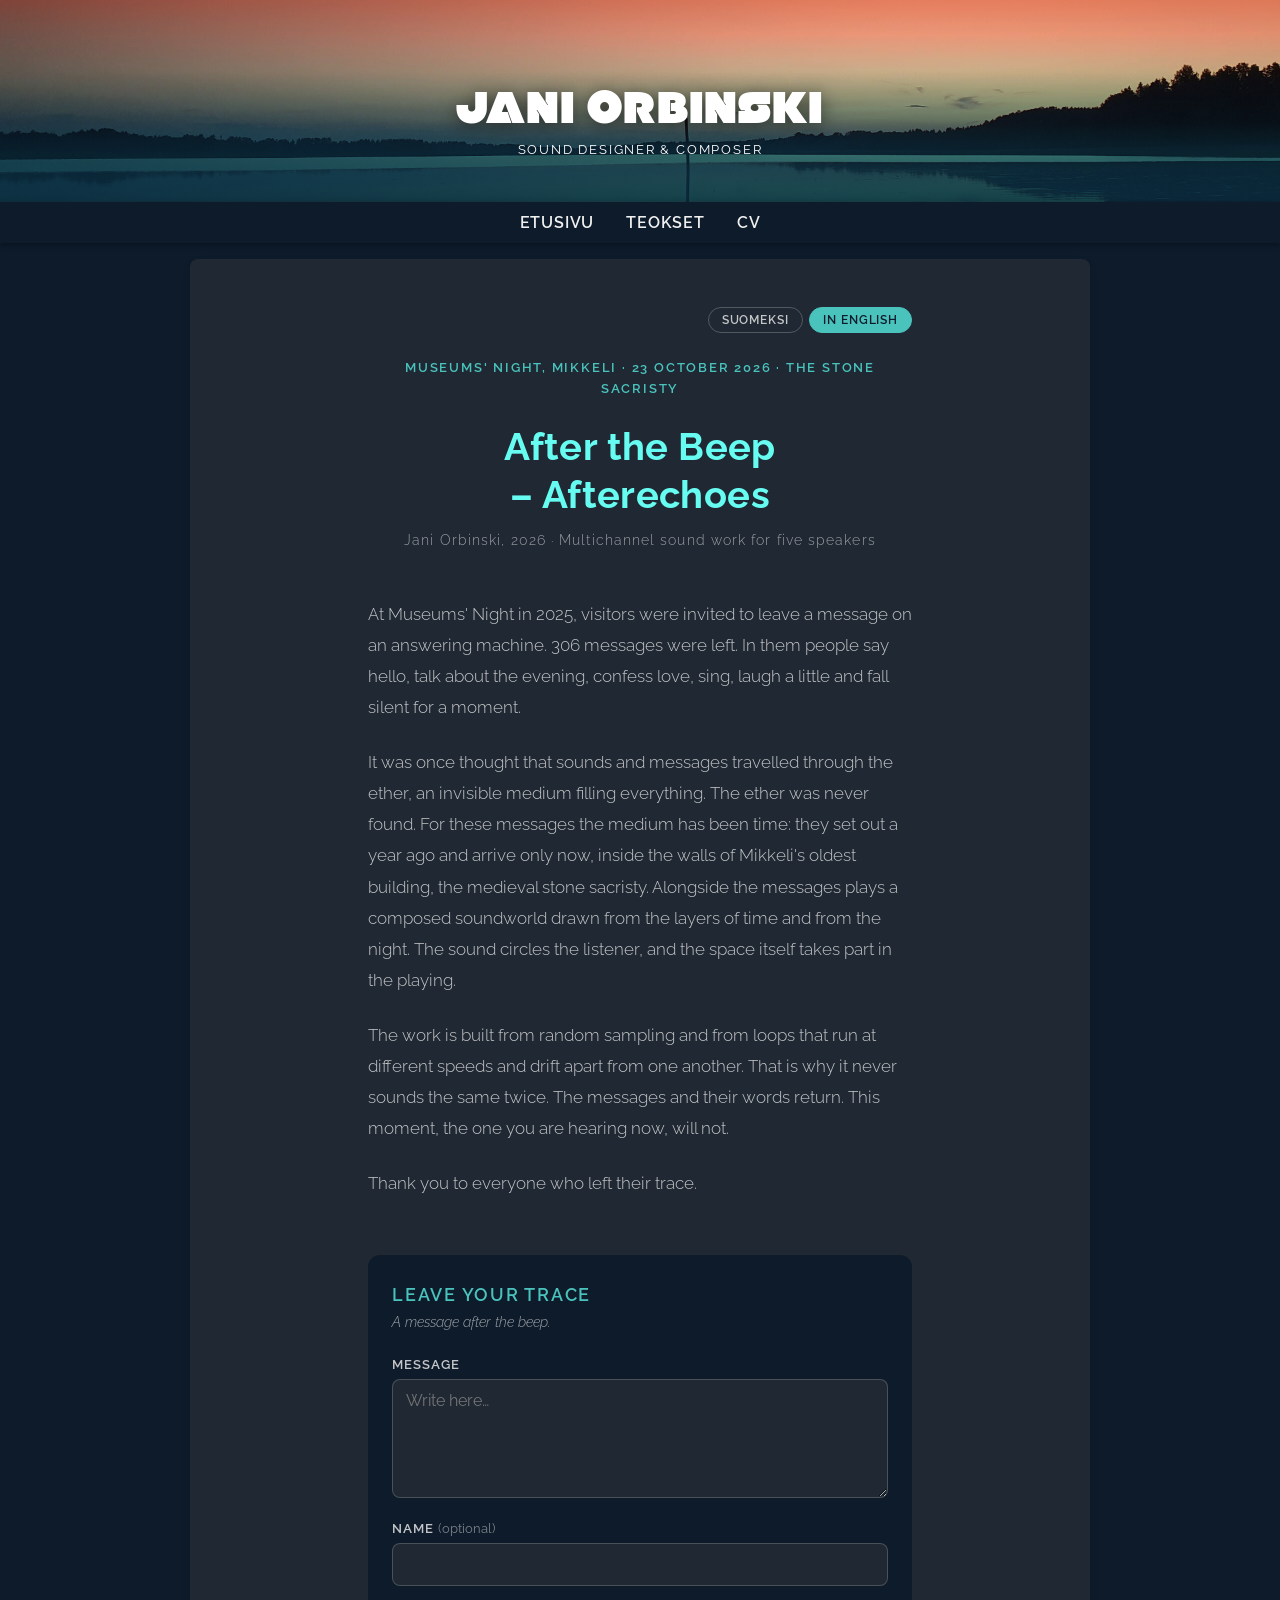
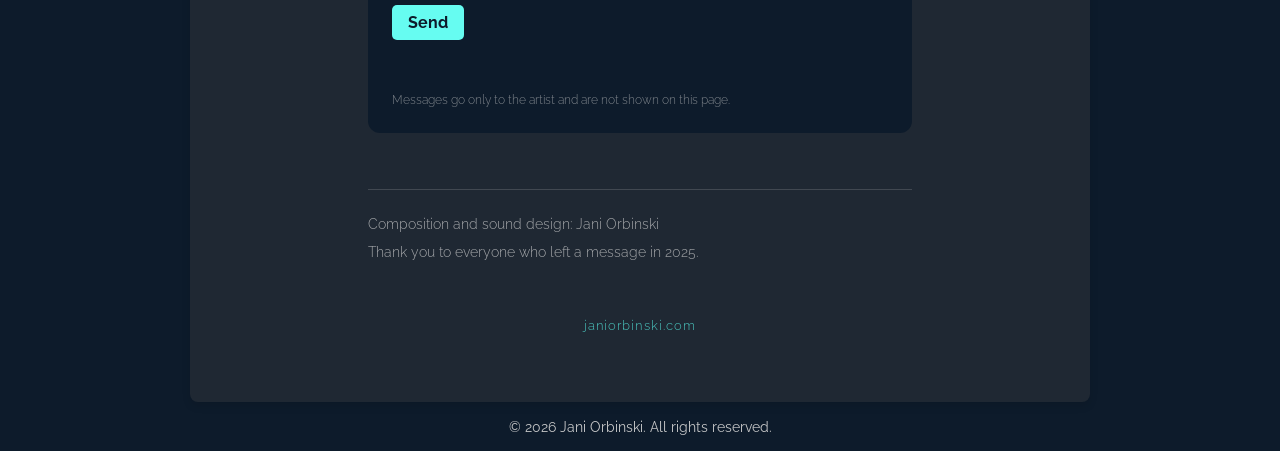
==== aanimerkin-jalkeen.html @ 752447a0 "Add English version of the work text behind the same link Both languages live in the same page and t" ====
<!DOCTYPE html>
<html lang="fi">

<head>
    <meta charset="UTF-8">
    <meta name="viewport" content="width=device-width, initial-scale=1.0">
    <title>Äänimerkin jälkeen – jälkikaikuja | Jani Orbinski</title>
    <meta name="description" content="Äänimerkin jälkeen – jälkikaikuja. Monikanavainen ääniteos Mikkelin Museoiden yössä 23.10.2026, Kivisakasti. Jani Orbinski, 2026. Work text in Finnish and English.">
    <link rel="stylesheet" href="styles.css">
    <link rel="icon" href="favicon.ico" type="image/x-icon">
    <link href="https://fonts.googleapis.com/css2?family=Raleway:wght@300;400;600;700&display=swap" rel="stylesheet">
    <link rel="preload" href="fonts/Null-Normal.otf" as="font" type="font/otf" crossorigin="anonymous">
    <link rel="canonical" href="https://www.janiorbinski.com/aanimerkin-jalkeen.html">

    <!-- Social sharing previews (Open Graph + Twitter) -->
    <meta property="og:type" content="article">
    <meta property="og:url" content="https://www.janiorbinski.com/aanimerkin-jalkeen.html">
    <meta property="og:title" content="Äänimerkin jälkeen – jälkikaikuja | Jani Orbinski">
    <meta property="og:description" content="Monikanavainen ääniteos Mikkelin Museoiden yössä 23.10.2026, Kivisakasti.">
    <meta property="og:image" content="https://www.janiorbinski.com/images/og-share.jpg">
    <meta property="og:image:width" content="1200">
    <meta property="og:image:height" content="630">
    <meta name="twitter:card" content="summary_large_image">
    <meta name="twitter:title" content="Äänimerkin jälkeen – jälkikaikuja | Jani Orbinski">
    <meta name="twitter:description" content="Monikanavainen ääniteos Mikkelin Museoiden yössä 23.10.2026, Kivisakasti.">
    <meta name="twitter:image" content="https://www.janiorbinski.com/images/og-share.jpg">
</head>

<body data-lang="fi">
    <header class="header-compact">
        <div class="headline-container">
            <h1>JANI ORBINSKI</h1>
            <h2>Sound Designer &amp; Composer</h2>
        </div>
    </header>

    <nav>
        <ul>
            <li><a href="index.html">Etusivu</a></li>
            <li><a href="index.html#gallery">Teokset</a></li>
            <li><a href="cv.html">CV</a></li>
        </ul>
    </nav>

    <main>
        <article class="work-text">
            <div class="lang-toggle" role="group" aria-label="Kieli / Language">
                <button type="button" class="lang-btn is-active" data-set-lang="fi" lang="fi">Suomeksi</button>
                <button type="button" class="lang-btn" data-set-lang="en" lang="en">In English</button>
            </div>

            <p class="work-event" data-l="fi">Mikkelin Museoiden yö · 23.10.2026 · Kivisakasti</p>
            <p class="work-event" data-l="en" lang="en">Museums' Night, Mikkeli · 23 October 2026 · The Stone Sacristy</p>

            <h1 data-l="fi">Äänimerkin jälkeen<br>– jälkikaikuja</h1>
            <h1 data-l="en" lang="en">After the Beep<br>– Afterechoes</h1>

            <p class="work-subtitle" data-l="fi">Jani Orbinski, 2026 · Monikanavainen ääniteos, 5 kaiutinta</p>
            <p class="work-subtitle" data-l="en" lang="en">Jani Orbinski, 2026 · Multichannel sound work for five speakers</p>

            <div class="work-body" data-l="fi">
                <p>Vuoden 2025 Museoiden yössä kävijät saivat jättää viestin puhelinvastaajaan.
                Viestejä kertyi 306. Niissä tervehditään, kerrotaan illasta, tunnustetaan
                rakkautta, lauletaan, naurahdetaan ja ollaan hetken hiljaa.</p>

                <p>Ennen ajateltiin, että äänet ja viestit kulkevat eetterissä, näkymättömässä
                väliaineessa, joka täyttää kaiken. Eetteriä ei koskaan löytynyt. Näille viesteille
                väliaineena on ollut aika: ne lähtivät vuosi sitten ja saapuvat vasta nyt Mikkelin
                vanhimman rakennuksen, keskiaikaisen kivisakastin, seinien sisälle. Viestien rinnalla
                soi sävelletty äänimaailma, joka kumpuaa ajan kerrostumista ja yöstä. Ääni kiertää
                kuulijan ympärillä, ja tila itse on mukana soittamassa.</p>

                <p>Teos rakentuu satunnaisotannasta ja eri tahtiin etenevistä luupeista, jotka
                erkanevat toisistaan. Siksi se ei kuulosta koskaan samalta kahdesti. Viestit ja
                sanomat toistuvat. Tämä hetki, jonka kuulet nyt, ei toistu enää.</p>

                <p>Kiitos kaikille, jotka jättivät jälkensä.</p>
            </div>

            <div class="work-body" data-l="en" lang="en">
                <p>At Museums' Night in 2025, visitors were invited to leave a message on an
                answering machine. 306 messages were left. In them people say hello, talk about
                the evening, confess love, sing, laugh a little and fall silent for a moment.</p>

                <p>It was once thought that sounds and messages travelled through the ether, an
                invisible medium filling everything. The ether was never found. For these messages
                the medium has been time: they set out a year ago and arrive only now, inside the
                walls of Mikkeli's oldest building, the medieval stone sacristy. Alongside the
                messages plays a composed soundworld drawn from the layers of time and from the
                night. The sound circles the listener, and the space itself takes part in the
                playing.</p>

                <p>The work is built from random sampling and from loops that run at different
                speeds and drift apart from one another. That is why it never sounds the same
                twice. The messages and their words return. This moment, the one you are hearing
                now, will not.</p>

                <p>Thank you to everyone who left their trace.</p>
            </div>

            <!-- Guestbook. Messages are sent privately to Jani and are not shown here. -->
            <section class="guestbook" id="vieraskirja">
                <h2 data-l="fi">Jätä jälkesi</h2>
                <h2 data-l="en" lang="en">Leave your trace</h2>

                <p class="guestbook-intro" data-l="fi">Viesti äänimerkin jälkeen.</p>
                <p class="guestbook-intro" data-l="en" lang="en">A message after the beep.</p>

                <form id="guestbook-form" method="POST"
                    action="https://docs.google.com/forms/d/e/1FAIpQLSfXsaK8pifKLEOOeiF9lc-_p-12vP4_Y6T3MPyCFo5Q-Or_0g/formResponse"
                    target="gb-sink">
                    <label for="gb-message">
                        <span data-l="fi">Viesti</span>
                        <span data-l="en" lang="en">Message</span>
                    </label>
                    <textarea id="gb-message" name="entry.1763449201" rows="5" required
                        placeholder="Kirjoita tähän…"></textarea>

                    <label for="gb-name">
                        <span data-l="fi">Nimi <span class="optional">(vapaaehtoinen)</span></span>
                        <span data-l="en" lang="en">Name <span class="optional">(optional)</span></span>
                    </label>
                    <input type="text" id="gb-name" name="entry.2096403550" autocomplete="name">

                    <!-- Honeypot: hidden from people, tempting to bots -->
                    <div class="gb-hp" aria-hidden="true">
                        <label for="gb-company">Älä täytä tätä kenttää</label>
                        <input type="text" id="gb-company" name="_gotcha" tabindex="-1" autocomplete="off">
                    </div>

                    <button type="submit" class="download-link">
                        <span data-l="fi">Lähetä</span>
                        <span data-l="en" lang="en">Send</span>
                    </button>
                    <p class="gb-status" id="gb-status" role="status" aria-live="polite"></p>
                </form>

                <p class="guestbook-note" data-l="fi">Viestit tulevat vain teoksen tekijälle, eivätkä ne näy tällä sivulla.</p>
                <p class="guestbook-note" data-l="en" lang="en">Messages go only to the artist and are not shown on this page.</p>

                <!-- The form posts into this hidden frame, so the visitor
                     stays on the page instead of landing on Google's
                     confirmation screen -->
                <iframe name="gb-sink" id="gb-sink" class="gb-sink" title="" tabindex="-1" aria-hidden="true"></iframe>
            </section>

            <div class="work-credits" data-l="fi">
                <p>Sävellys ja äänisuunnittelu: Jani Orbinski</p>
                <p>Kiitos kaikille, jotka jättivät viestin vuonna 2025.</p>
            </div>

            <div class="work-credits" data-l="en" lang="en">
                <p>Composition and sound design: Jani Orbinski</p>
                <p>Thank you to everyone who left a message in 2025.</p>
            </div>

            <p class="work-back"><a href="index.html">janiorbinski.com</a></p>
        </article>
    </main>

    <footer>
        <p>&copy; 2026 Jani Orbinski. All rights reserved.</p>
    </footer>

    <script>
        (function () {
            var body = document.body;

            var TEXT = {
                fi: {
                    placeholder: 'Kirjoita tähän…',
                    sending: 'Lähetetään…',
                    thanks: 'Kiitos – jälkesi jäi talteen.'
                },
                en: {
                    placeholder: 'Write here…',
                    sending: 'Sending…',
                    thanks: 'Thank you – your trace has been kept.'
                }
            };

            var message = document.getElementById('gb-message');
            var form = document.getElementById('guestbook-form');
            var status = document.getElementById('gb-status');
            var sink = document.getElementById('gb-sink');
            var button = form && form.querySelector('button[type="submit"]');

            // Only offer the language switch once scripting is confirmed;
            // without it the page simply stays in Finnish
            body.classList.add('has-lang-toggle');

            function setLang(lang) {
                body.setAttribute('data-lang', lang);
                document.documentElement.setAttribute('lang', lang);
                message.setAttribute('placeholder', TEXT[lang].placeholder);
                [].forEach.call(document.querySelectorAll('[data-set-lang]'), function (btn) {
                    var on = btn.getAttribute('data-set-lang') === lang;
                    btn.classList.toggle('is-active', on);
                    btn.setAttribute('aria-pressed', on ? 'true' : 'false');
                });
            }

            [].forEach.call(document.querySelectorAll('[data-set-lang]'), function (btn) {
                btn.addEventListener('click', function () {
                    setLang(btn.getAttribute('data-set-lang'));
                });
            });

            // Visitors whose phone is not set to Finnish start in English
            setLang((navigator.language || 'fi').toLowerCase().indexOf('fi') === 0 ? 'fi' : 'en');

            if (!form) return;

            var sent = false;

            function lang() { return body.getAttribute('data-lang') === 'en' ? 'en' : 'fi'; }

            function done() {
                form.reset();
                message.setAttribute('placeholder', TEXT[lang()].placeholder);
                status.textContent = TEXT[lang()].thanks;
                status.className = 'gb-status gb-status-ok';
                button.style.display = 'none';
            }

            // The hidden frame finishes loading once Google has taken the
            // response; its contents are cross-origin and unreadable, so the
            // load event itself is the signal
            sink.addEventListener('load', function () {
                if (sent) done();
            });

            form.addEventListener('submit', function (e) {
                // Quietly swallow anything that filled the honeypot
                if (form.querySelector('[name="_gotcha"]').value !== '') {
                    e.preventDefault();
                    done();
                    return;
                }

                sent = true;
                button.disabled = true;
                status.textContent = TEXT[lang()].sending;
                status.className = 'gb-status';

                // Let the browser post into the hidden frame. If the frame
                // never reports back, show the thank-you anyway rather than
                // leave the visitor waiting.
                setTimeout(function () { if (sent) done(); }, 4000);
            });
        })();
    </script>
</body>

</html>
---- styles.css ----
:root {
  --primary-bg: #0d1b2b;
  --secondary-bg: #1F2833;
  --text-color: #C5C6C7;
  --accent-color: #66FCF1;
  --accent-muted: #4ac3bd;
  --accent-orange: #d65d3e;
}

/* Fontit */
@font-face {
  font-family: 'Null';
  src: url('fonts/Null-Normal.otf') format('otf'),
       url('fonts/Null-Normal.ttf') format('truetype');
  font-weight: normal;
  font-style: normal;
}

* {
  box-sizing: border-box;
}

h1 {
  font-family: 'Null', sans-serif;
  font-size: clamp(2.4rem, 7vw, 3.6rem); /* Scales down on phones */
  font-weight: 200;
  margin: 0 0 1rem;
  text-align: center;
  color: var(--accent-color);
}


body {
  font-family: 'Raleway', sans-serif; /* Leipäteksti */
  margin: 0;
  padding: 0;
  color: var(--text-color);
  background-color: var(--primary-bg); /* gray tint */
}



/* Header layout: the headline sits low, on the calm water at the
   horizon line, and the image fades into the dark nav below */
header {
  position: relative;
  display: flex;
  align-items: flex-end;
  justify-content: center;
  padding: 11rem 2rem 2.5rem;
  text-align: center; /* Ensures elements remain central on smaller screens */
  background-image: url('images/iltarusko.jpg'), linear-gradient(rgba(150, 71, 52, 0.9), rgba(15, 164, 175, 0.9)); /* Add a gradient */
  background-size: cover;
  background-blend-mode: overlay; /* Other options: multiply, screen, darken, lighten */
  background-position: 50% 60%;
  color: #fff;
}

/* Dark fade at the bottom of the image, anchoring the text
   and blending the header into the nav bar */
header::before {
  content: "";
  position: absolute;
  inset: 0;
  background: linear-gradient(180deg, rgba(13, 27, 43, 0) 35%, rgba(13, 27, 43, 0.75) 100%);
  pointer-events: none;
}

/* Headline container */
.headline-container {
  position: relative;
  z-index: 2;
  text-align: center; /* Center text inside the container */
}

.headline-container h1 {
  font-family: 'Null', sans-serif;
  font-size: clamp(2.3rem, 9vw, 4.5rem); /* Stays on one line on phones */
  margin: 0;
  font-weight: 300;
  letter-spacing: 0.05em;
  text-shadow: 0 2px 18px rgba(0, 0, 0, 0.55);
  color: #fff;
}

.headline-container h2 {
  font-family: 'Raleway', sans-serif;
  font-size: 1rem;
  font-weight: 400;
  margin-top: 0.8rem;
  letter-spacing: 0.14em;
  text-transform: uppercase;
  text-shadow: 0 1px 8px rgba(0, 0, 0, 0.5);
  color: #fff;
}

@media (max-width: 768px) {
  header {
    padding: 8rem 1.5rem 2rem;
  }
}

/* Keep anchored sections from scrolling under the sticky nav */
section {
  scroll-margin-top: 5.5rem;
}

/* Nav stays pinned to the top while scrolling */
nav {
  position: sticky;
  top: 0;
  z-index: 100;
  background-color: var(--primary-bg);
  box-shadow: 0 2px 6px rgba(0, 0, 0, 0.3);
}

nav ul {
  display: flex;
  justify-content: center;
  list-style: none;
  background-color: var(--primary-bg);
  padding: 0.7rem 0rem;
  margin: 0;
}

nav ul li {
  margin: 0 1rem;
}

nav ul li a {
  font-family: 'Raleway', sans-serif;
  font-weight: 600;
  color: #f0f0f0;
  text-decoration: none;
  font-size: 1rem;
  text-transform: uppercase;
  letter-spacing: 0.05em;
}

nav ul li a:hover {
  color: var(--accent-color);
}

/* Compact horizontal nav on small screens: wraps to a second
   row if needed instead of stacking into a tall column */
@media (max-width: 768px) {
  nav ul {
      flex-wrap: wrap;
      row-gap: 0.3rem;
      padding: 0.5rem;
  }

  nav ul li {
      margin: 0 0.45rem;
  }

  nav ul li a {
      font-size: 0.8rem;
  }
}

/* Narrowest phones: tighten further so all links stay on one row */
@media (max-width: 380px) {
  nav ul li {
      margin: 0 0.35rem;
  }

  nav ul li a {
      font-size: 0.72rem;
  }
}

main {
  background-color: var(--secondary-bg); /* Keep the main content area white for contrast */
  padding: 2rem;
  box-shadow: 0 4px 8px rgba(0, 0, 0, 0.1); /* Optional: Add subtle shadow for depth */
  border-radius: 8px; /* Optional: Rounded corners for modern style */
  margin: 1rem auto;
  max-width: 900px;
}

main p, .portfolio-item p, #contact ul li {
  font-family: 'Raleway', sans-serif;
  font-weight: 300;
  font-size: 1rem;
  line-height: 1.65;
}


#about {
  margin-bottom: 1.5rem;
}

@media (max-width: 768px) {
  #about {
      flex-direction: column;
      text-align: center;
  }
}

.highlight {
  color: var(--accent-color); /* Custom color for the highlighted text */
}

/* Category labels under the big display headings ("YLE | ...",
   "THEATER", "SOUND ART"): quiet uppercase, echoing the header */
h2 {
  font-family: 'Raleway', sans-serif;
  font-size: 1.15rem;
  font-weight: 600;
  letter-spacing: 0.1em;
  text-transform: uppercase;
  margin-bottom: 1rem;
  margin-top: 0;
  color: var(--accent-muted);
  text-align: center;
}


#gallery {
  text-align: center;
  max-width: 100%;
  margin: 0 auto; /* Center-aligns within the parent */
}

/* Keep intro paragraphs at a readable line length */
#gallery > p,
.gallery-group > p {
  max-width: 62ch;
  margin-left: auto;
  margin-right: auto;
}

.gallery {
  display: grid;
  grid-template-columns: repeat(auto-fill, minmax(170px, 1fr)); /* Flexible grid with auto-fit */
  gap: 1rem;
  justify-items: center; /* Center items in their grid cell */
  padding: 0;
}

@media (max-width: 480px) {
  .gallery {
     grid-template-columns: repeat(auto-fit, minmax(120px, 1fr)); /* Flexible sizing */
     gap: 0.5rem; /* Smaller gap for tighter spacing */
  }
  .gallery-item {
     width: 100%; /* Let the container control the size */
     height: auto; /* Maintain aspect ratio */
  }
}


.gallery a {
  display: inline-block;
}

.gallery-item {
  position: relative;
  overflow: hidden;
  width: 170px; /* Fixed width */
  height: 170px; /* Fixed height (square) */
  display: flex;
  justify-content: center;
  align-items: center;
  padding: 5px;
}

.gallery-item img {
  display: block;
  width: 100%;
  height: 100%;
  object-fit: cover;
  transition: transform 0.3s ease, filter 0.3s ease;
}

.gallery-item .overlay {
  position: absolute;
  top: 0;
  left: 0;
  width: 100%;
  height: 100%;
  background: rgba(31, 40, 51, 0.5);
  display: flex;
  flex-direction: column;
  justify-content: center;
  align-items: center;
  opacity: 0;
  color: var(--text-color);
  font-size: 1rem;
  font-weight: bold;
  text-align: center;
  padding: 0.5rem;
  box-sizing: border-box;
  transition: opacity 0.3s ease;
  border-radius: 8px;
}

.gallery-item .overlay p {
  margin: 0;
  padding: 0;
  line-height: 1.2;
  font-family: 'Raleway', sans-serif;
  font-weight: bold;
  max-width: 95%;
  word-wrap: break-word;
}

.gallery-item:hover img {
  filter: brightness(0.7);
  transform: scale(1.00);
}

.gallery-item:hover .overlay {
  opacity: 1;
}

.gallery-item:hover .overlay .image-credit {
  font-size: 0.5rem;
  position: absolute;
  bottom: 0.5rem;
  left: 0.5rem;
}

.gallery-group {
  margin-bottom: 2.5rem;
}

/* Subgroup titles ("Latest work", "Audio Series", ...): clearly
   smaller than the display headings above them */
.gallery-group h3 {
  font-family: 'Raleway', sans-serif;
  font-size: 1.3rem;
  font-weight: 700;
  letter-spacing: 0.02em;
  color: #e6e6e6;
  margin: 2rem 0 0.8rem;
  text-align: left;
}

.gallery img {
  border-radius: 8px;
  box-shadow: 0 4px 8px rgba(0, 0, 0, 0.1);
}

/* Touch devices and small screens: no hover available, so show
   the title and role as a caption below each image instead */
@media (hover: none), (max-width: 768px) {
  .gallery a {
    display: block;
    width: 100%;
    text-decoration: none;
    color: var(--text-color);
  }

  .gallery-item {
    height: auto;
    align-items: flex-start;
  }

  .gallery-item img {
    height: auto;
    aspect-ratio: 1 / 1;
  }

  .gallery-item .overlay {
    position: relative;
    opacity: 1;
    background: none;
    height: auto;
    padding: 0.5rem 0.2rem 0;
    border-radius: 0;
  }

  .gallery-item .overlay .overlay-separator {
    display: none;
  }

  /* Credit sits on top of the image, bottom-right corner:
     the overlay starts right at the image's bottom edge, so
     bottom: 100% anchors the credit back onto the image */
  .gallery-item .overlay .image-credit,
  .gallery-item:hover .overlay .image-credit {
    position: absolute;
    bottom: calc(100% + 0.4rem);
    right: 0.5rem;
    left: auto;
    margin: 0;
    font-size: 0.5rem;
    font-weight: normal;
    text-align: right;
    color: #fff;
    opacity: 0.8;
    text-shadow: 0 1px 3px rgba(0, 0, 0, 0.9);
  }

  .gallery-item .overlay .overlay-title {
    font-size: 0.8rem;
  }

  .gallery-item .overlay .overlay-role {
    font-size: 0.72rem;
    font-weight: normal;
    color: var(--accent-muted);
    margin-top: 0.25rem;
  }

  .gallery-item:hover img {
    filter: none;
    transform: none;
  }
}



#portfolio {
  margin-top: 7rem;
  display: grid;
  grid-template-columns: repeat(auto-fit, minmax(300px, 1fr));
  gap: 1rem;
}

#portfolio h1 {
  grid-column: 1 / -1;
}

/* Each track as a card on the darker page color */
.audio-item {
  display: flex;
  flex-direction: column;
  background-color: var(--primary-bg);
  border-radius: 10px;
  padding: 1rem 1.2rem 1.2rem;
  text-align: left;
}

/* Styling for each audio item's header */
.audio-item h3 {
  font-family: 'Raleway', sans-serif;
  font-size: 1.1rem;
  margin: 0 0 0.4rem;
  color: var(--accent-muted);
}

/* Customize audio players */
audio {
  width: 100%;
  height: 32px;
  outline: none;
  color-scheme: dark; /* Native controls render dark to match the theme */
  margin-top: auto; /* Players align at the card bottom across a row */
}

/* Styling for audio item descriptions */
.audio-description {
  font-family: 'Raleway', sans-serif;
  font-size: 0.95rem;
  color: #b9b9b9; /* Subtle gray to keep focus on titles and audio players */
  margin: 0 0 0.3rem;
  line-height: 1.5; /* Improve readability */
}

.more-text {
  display: none; /* Hidden by default */
}

/* "Read more" as a quiet text link instead of a button */
.expand-btn {
  background: none;
  border: none;
  padding: 0;
  align-self: flex-start;
  margin: 0 0 1rem;
  font-family: 'Raleway', sans-serif;
  font-size: 0.85rem;
  color: var(--accent-color);
  cursor: pointer;
  text-decoration: underline;
  transition: color 0.3s ease;
}

.expand-btn:hover {
  color: var(--accent-muted);
}

.full-image {
  height: 500px;
  background-size: cover;
  background-position: 50% 60%;
  border-radius: 8px;
  background-image: 
    linear-gradient(to bottom, rgba(15, 164, 175, 0.5), rgba(150, 71, 52, 0.6)), /* Gradient overlay */
    url('images/iso_kaiutin_janna.jpg'); /* Background image */
  background-position: center; /* Centers the image */
}


.full-image-credits p {
  font-size: 0.7rem;
  padding: 0;
  margin-top: 0.5rem;
}

.image-section {
  position: relative;
  text-align: center; /* Centers the image */
  padding: 6rem 0; /* Adds space above and below the image */
  /*background-color: #f5f5f5; /* Optional: A subtle background color for contrast */
}

.image-section img {
  max-width: 300px; /* Adjust the size of the image */
  width: 100%; /* Ensures responsiveness */
  height: auto; /* Maintains the aspect ratio */
  border-radius: 50%; /* Makes the image circular */
  box-shadow: 0 4px 8px rgba(0, 0, 0, 0.1); /* Adds a shadow for depth */
  object-fit: cover;
  opacity: 100%;
  z-index: 0;
}


.image-container {
  position: relative;
  display: inline-block;
  width: 300px;
  height: 300px;
  border-radius: 50%;
  overflow: hidden; /* Ensures the overlay is confined */
  margin-top: 70px;
  margin-bottom: 70px;
}

.image-container::before {
  content: "";
  position: absolute;
  top: 0;
  left: 0;
  width: 100%;
  height: 100%;
  background-color: rgba(0, 128, 128, 0.2); /* Teal tint */
  z-index: 1;
}


/* Styling for Skills and Knowledge section */
#skills {
  padding: 0rem 0;
  margin-top: 0rem;
}

#skills h1 p{
  font-family: 'Null', sans-serif;
  font-size: clamp(2.4rem, 7vw, 3.6rem); /* Same scale as other section headings */
  font-weight: 200;
  line-height: 1.1; /* Heading line height, not body text line height */
  margin-bottom: 1px;
  margin-top: 0;
  text-align: center;
  color: var(--accent-color);
  padding: 0.2rem;
}

#skills h2 {
  text-align: center;
  font-size: 2rem;
  margin-bottom: 1rem;
  color: var(--text-color);
}

.skill-category {
  margin-bottom: 0.5rem;
}

#skills .skill-categories {
  display: grid;
  grid-template-columns: repeat(auto-fit, minmax(300px, 1fr));
  gap: 1rem; /* Space between items */
}

.skill-category h3 {
  font-size: 1.05rem;
  font-weight: 600;
  letter-spacing: 0.1em;
  text-transform: uppercase;
  color: var(--accent-muted); /* Accent color for category titles */
  margin: 1.2rem 0 0.6rem;
}

.skill-category ul {
  list-style-type: none; /* Remove default bullets */
  padding: 0;
  margin: 0;
}

.skill-category li {
  font-size: 1rem;
  color: var(--text-color);
  margin-bottom: 0.5rem;
}

.skill-category li::before {
  content: "• "; /* Bullet point */
  color: var(--accent-color); /* Accent color for bullet points */
}

/* Mobile adjustments */
@media (max-width: 768px) {
  #skills .skill-categories {
    grid-template-columns: 1fr; /* Single column on smaller screens */
  }
}

#back-to-top {
  position: fixed; /* Keeps it in a fixed position */
  bottom: 20px; /* Distance from the bottom */
  right: 20px; /* Distance from the right */
  background-color: var(--accent-muted); /* Matches your site's color scheme */
  color: var(--primary-bg); /* Text color */
  font-family: 'Raleway', sans-serif;
  font-weight: bold;
  border: none;
  border-color: var(--primary-bg);
  padding: 6px 11px; /* Adds space inside the button */
  font-size: 14px; /* Adjusts text size */
  border-radius: 5px; /* Adds rounded corners */
  box-shadow: 0 2px 5px rgba(0, 0, 0, 0.3); /* Optional: Adds shadow */
  cursor: pointer; /* Makes it look clickable */
  opacity: 0; /* Initially hidden */
  visibility: hidden; /* Hides the button when not needed */
  transition: opacity 0.8s ease, visibility 0.8s ease; /* Smooth appearance */
}

#back-to-top.show {
  opacity: 1; /* Visible when scrolled down */
  visibility: visible;
}

#back-to-top:hover {
  background-color: var(--accent-color); /* Slightly lighter color */
}



#contact {
  margin-top: 5rem;
}

#contact ul {
  list-style: none;
  padding: 0;
}

#contact ul li {
  margin: 0.5rem 0;
}

/* Style links in the contact section */
#contact a {
  color: var(--accent-color); /* Change to your desired color */
  text-decoration: none; /* Remove underline */
  font-weight: bold; /* Optional: make the text bold */
}

#contact a:hover {
  color: var(--accent-muted); /* Darker shade for hover effect */
  text-decoration: underline; /* Optional: add underline on hover */
}

footer p {
  font-size: 0.9rem;
  margin-bottom: 1rem;
  text-align: center;
}

/* CV page specific styles */
.download-link {
  display: inline-block;
  margin-top: 1rem;
  padding: 0.5rem 1rem;
  background-color: var(--accent-color);
  color: var(--primary-bg);
  text-decoration: none;
  border-radius: 5px;
  font-weight: bold;
}


.subtitle-colored {
  color: rgba(255, 255, 255, 0.75);
  font-size: 0.9rem; /* Slightly smaller than the main headline */
  font-weight: 600;
  letter-spacing: 0.08em;
  text-shadow: 0 1px 6px rgba(0, 0, 0, 0.5);
  margin-top: 0.5rem; /* Space between headline and subtitle */
}

/* Business card page (card.html) */
.business-card {
  max-width: 420px;
  margin: 2.5rem auto;
  background-color: var(--primary-bg);
  border-radius: 14px;
  padding: 2.5rem 2rem;
  text-align: center;
}

.card-photo {
  width: 140px;
  height: 140px;
  object-fit: cover;
  border-radius: 50%;
  margin-bottom: 1.2rem;
}

.business-card h1 {
  font-size: 2.2rem;
  margin-bottom: 0.4rem;
}

.business-card .card-role {
  font-size: 0.95rem;
  font-weight: 600;
  letter-spacing: 0.14em;
  text-transform: uppercase;
  color: #fff;
  margin: 0;
}

.business-card .card-tagline {
  font-size: 0.85rem;
  letter-spacing: 0.06em;
  color: var(--text-color);
  opacity: 0.8;
  margin: 0.4rem 0 1.5rem;
}

.card-contacts {
  list-style: none;
  padding: 0;
  margin: 0 0 1.8rem;
}

.card-contacts li {
  margin: 0.5rem 0;
}

.card-contacts a {
  color: var(--accent-color);
  text-decoration: none;
  font-weight: 600;
}

.card-contacts a:hover {
  color: var(--accent-muted);
  text-decoration: underline;
}

.card-location {
  font-size: 0.9rem;
  opacity: 0.8;
}

.card-actions {
  display: flex;
  justify-content: center;
  gap: 0.8rem;
  flex-wrap: wrap;
}

.card-actions .download-link {
  margin-top: 0;
}

.download-link-secondary {
  background-color: transparent;
  color: var(--accent-color);
  border: 1px solid var(--accent-color);
}

/* Shorter header for subpages reached directly (e.g. via QR code),
   so the content starts near the top of the screen */
.header-compact {
  padding: 5rem 1.5rem 1.8rem;
}

.header-compact .headline-container h1 {
  font-size: clamp(1.8rem, 7vw, 2.8rem);
}

.header-compact .headline-container h2 {
  font-size: 0.8rem;
  margin-top: 0.5rem;
}

/* Work text page: long-form reading on a phone, often in a dimly
   lit room, so text runs large and airy */
.work-text {
  max-width: 34rem;
  margin: 0 auto;
  padding: 1rem 0 1rem;
}

.work-event {
  font-size: 0.8rem;
  font-weight: 600;
  letter-spacing: 0.14em;
  text-transform: uppercase;
  color: var(--accent-muted);
  text-align: center;
  margin: 0 0 1.5rem;
}

/* The work title is set in Raleway rather than the Null display
   font: Null places its diacritics far above the letterforms, and
   this title carries seven of them. Scoped to .work-text, which
   only the work page uses, so Null stays in place site-wide. */
.work-text h1 {
  font-family: 'Raleway', sans-serif;
  font-weight: 700;
  font-size: clamp(1.7rem, 6.6vw, 2.4rem);
  line-height: 1.25;
  letter-spacing: 0.01em;
  margin-bottom: 0.6rem;
}

.work-subtitle {
  font-size: 0.85rem;
  letter-spacing: 0.08em;
  text-align: center;
  opacity: 0.75;
  margin: 0 0 3rem;
}

.work-body p {
  font-size: 1.05rem;
  font-weight: 300;
  line-height: 1.85;
  margin: 0 0 1.5rem;
}

.work-credits {
  margin-top: 3.5rem;
  padding-top: 1.5rem;
  border-top: 1px solid rgba(197, 198, 199, 0.2);
}

.work-credits p {
  font-size: 0.85rem;
  line-height: 1.6;
  opacity: 0.8;
  margin: 0 0 0.4rem;
}

.work-back {
  margin-top: 3rem;
  text-align: center;
}

.work-back a {
  font-size: 0.8rem;
  letter-spacing: 0.08em;
  color: var(--accent-muted);
  text-decoration: none;
}

/* Guestbook: visitors leave a private message for the artist */
.guestbook {
  margin-top: 3.5rem;
  padding: 1.8rem 1.5rem 1.5rem;
  background-color: var(--primary-bg);
  border-radius: 12px;
}

.guestbook h2 {
  font-size: 1.1rem;
  font-weight: 600;
  letter-spacing: 0.1em;
  text-transform: uppercase;
  color: var(--accent-muted);
  text-align: left;
  margin: 0 0 0.3rem;
}

.guestbook-intro {
  font-size: 0.9rem;
  font-style: italic;
  opacity: 0.8;
  margin: 0 0 1.5rem;
}

.guestbook label {
  display: block;
  font-size: 0.8rem;
  font-weight: 600;
  letter-spacing: 0.08em;
  text-transform: uppercase;
  color: var(--text-color);
  margin-bottom: 0.4rem;
}

.guestbook .optional {
  font-weight: 400;
  text-transform: none;
  letter-spacing: 0;
  opacity: 0.6;
}

.guestbook textarea,
.guestbook input[type="text"] {
  width: 100%;
  font-family: 'Raleway', sans-serif;
  font-size: 1rem; /* 16px keeps iOS from zooming in on focus */
  color: var(--text-color);
  background-color: var(--secondary-bg);
  border: 1px solid rgba(197, 198, 199, 0.25);
  border-radius: 8px;
  padding: 0.7rem 0.8rem;
  margin-bottom: 1.2rem;
  resize: vertical;
}

.guestbook textarea:focus,
.guestbook input[type="text"]:focus {
  outline: none;
  border-color: var(--accent-muted);
}

.guestbook button {
  border: none;
  cursor: pointer;
  font-family: 'Raleway', sans-serif;
  font-size: 1rem;
  margin-top: 0;
}

.guestbook button:disabled {
  opacity: 0.6;
  cursor: default;
}

/* Honeypot stays in the DOM for bots but out of sight and out of
   the tab order for people */
.gb-hp {
  position: absolute;
  left: -9999px;
  width: 1px;
  height: 1px;
  overflow: hidden;
}

.gb-status {
  font-size: 0.9rem;
  margin: 0.9rem 0 0;
  min-height: 1.2em;
}

.gb-status-ok {
  color: var(--accent-color);
}

.gb-status-error {
  color: var(--accent-orange);
}

.guestbook-note {
  font-size: 0.75rem;
  opacity: 0.6;
  margin: 1.2rem 0 0;
  line-height: 1.5;
}

/* Target frame for the guestbook post; never meant to be seen */
.gb-sink {
  display: none;
}

/* Finnish and English versions of the work text live in the same
   page; only one is shown at a time. Without scripting the body
   keeps its Finnish setting and the switch stays hidden. */
body[data-lang="fi"] [data-l="en"],
body[data-lang="en"] [data-l="fi"] {
  display: none;
}

.lang-toggle {
  display: none;
  justify-content: flex-end;
  gap: 0.4rem;
  margin-bottom: 1.5rem;
}

body.has-lang-toggle .lang-toggle {
  display: flex;
}

.lang-btn {
  font-family: 'Raleway', sans-serif;
  font-size: 0.72rem;
  font-weight: 600;
  letter-spacing: 0.08em;
  text-transform: uppercase;
  color: var(--text-color);
  background: none;
  border: 1px solid rgba(197, 198, 199, 0.3);
  border-radius: 999px;
  padding: 0.3rem 0.8rem;
  cursor: pointer;
  transition: background-color 0.2s ease, color 0.2s ease, border-color 0.2s ease;
}

.lang-btn.is-active {
  background-color: var(--accent-muted);
  border-color: var(--accent-muted);
  color: var(--primary-bg);
}
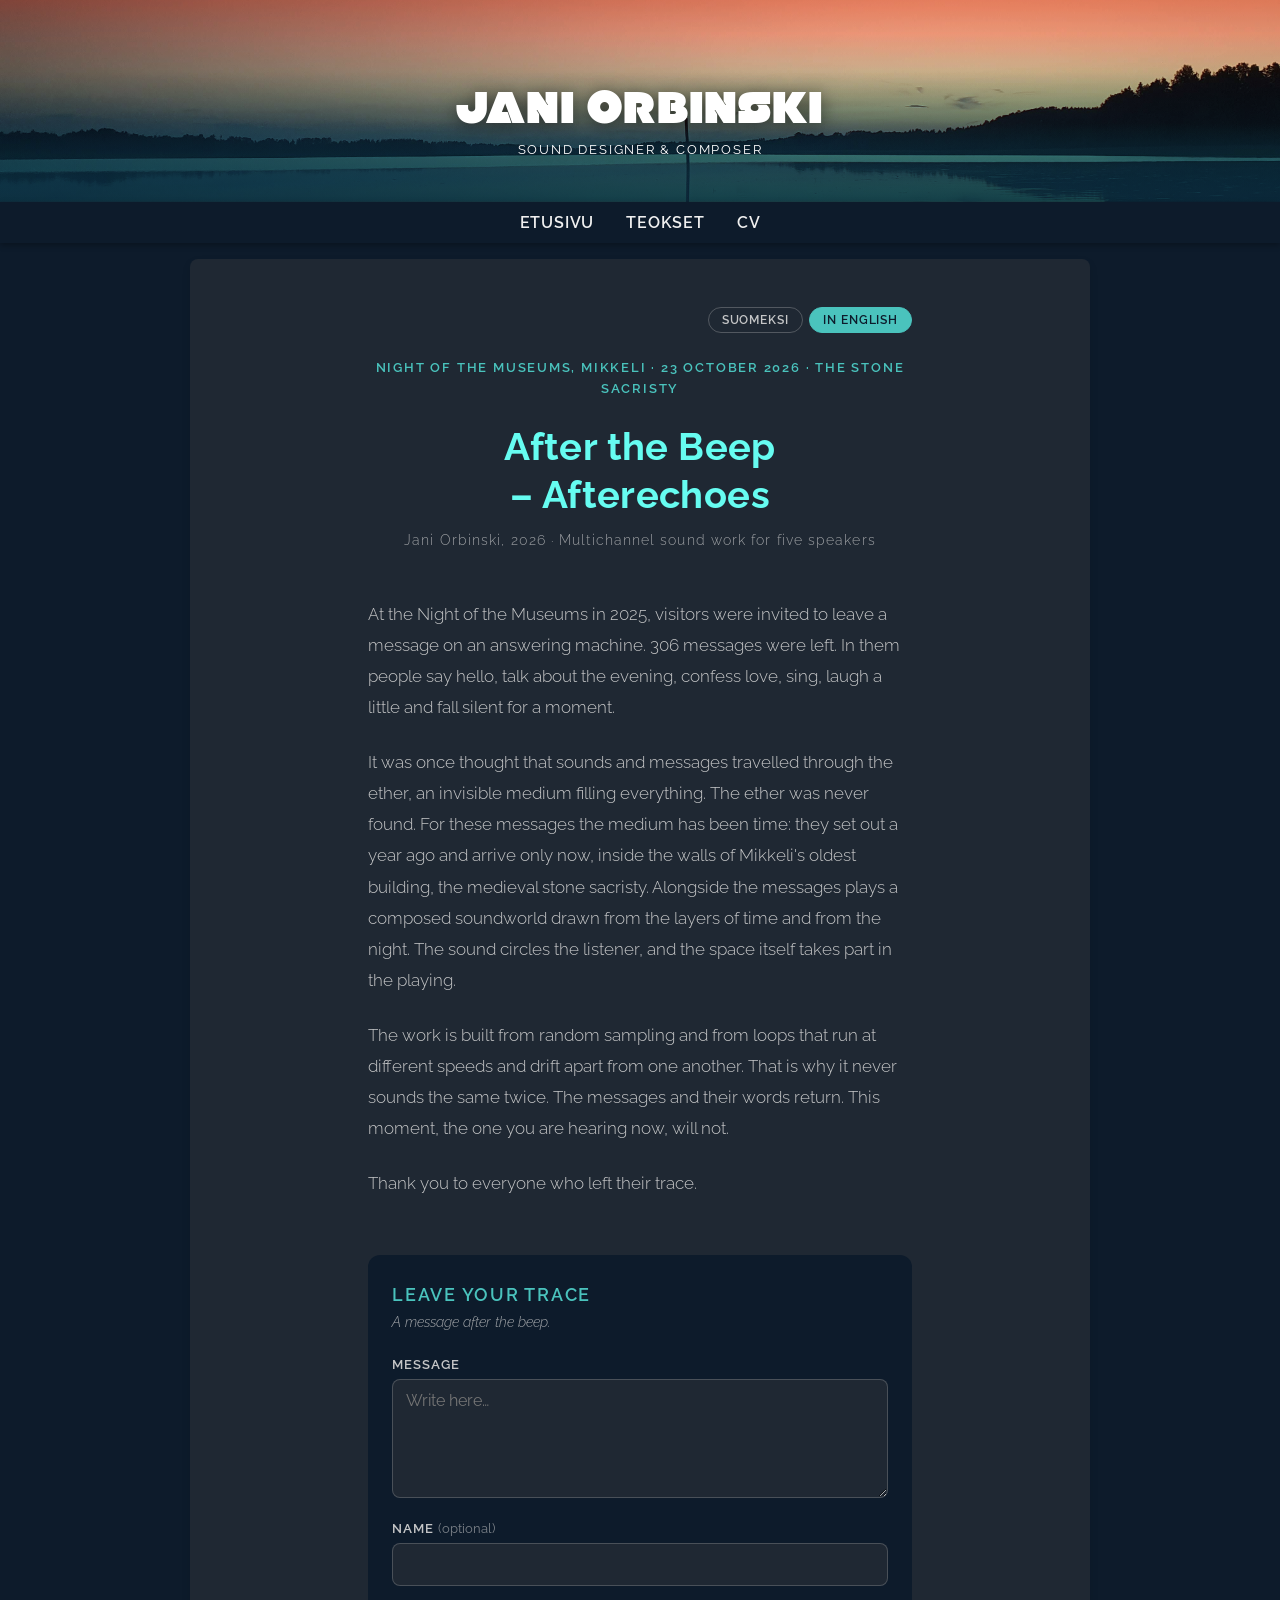
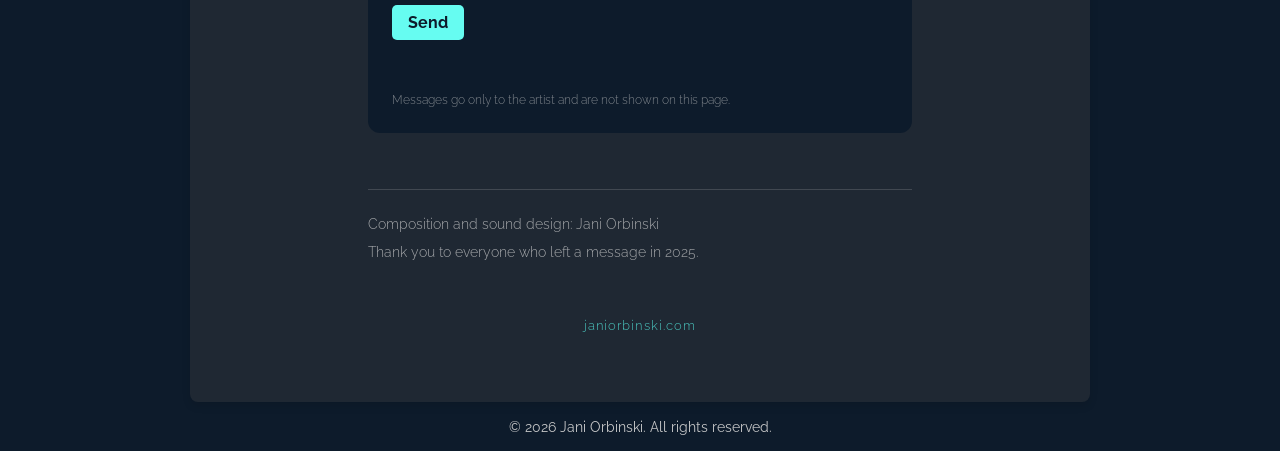
==== commit fb6bc218: "Use the event's English name, Night of the Museums Co-Authored-By: Claude Opus 5 <noreply@anthropic." ====
--- a/aanimerkin-jalkeen.html
+++ b/aanimerkin-jalkeen.html
@@ -50,7 +50,7 @@
             </div>
 
             <p class="work-event" data-l="fi">Mikkelin Museoiden yö · 23.10.2026 · Kivisakasti</p>
-            <p class="work-event" data-l="en" lang="en">Museums' Night, Mikkeli · 23 October 2026 · The Stone Sacristy</p>
+            <p class="work-event" data-l="en" lang="en">Night of the Museums, Mikkeli · 23 October 2026 · The Stone Sacristy</p>
 
             <h1 data-l="fi">Äänimerkin jälkeen<br>– jälkikaikuja</h1>
             <h1 data-l="en" lang="en">After the Beep<br>– Afterechoes</h1>
@@ -78,7 +78,7 @@
             </div>
 
             <div class="work-body" data-l="en" lang="en">
-                <p>At Museums' Night in 2025, visitors were invited to leave a message on an
+                <p>At the Night of the Museums in 2025, visitors were invited to leave a message on an
                 answering machine. 306 messages were left. In them people say hello, talk about
                 the evening, confess love, sing, laugh a little and fall silent for a moment.</p>
 
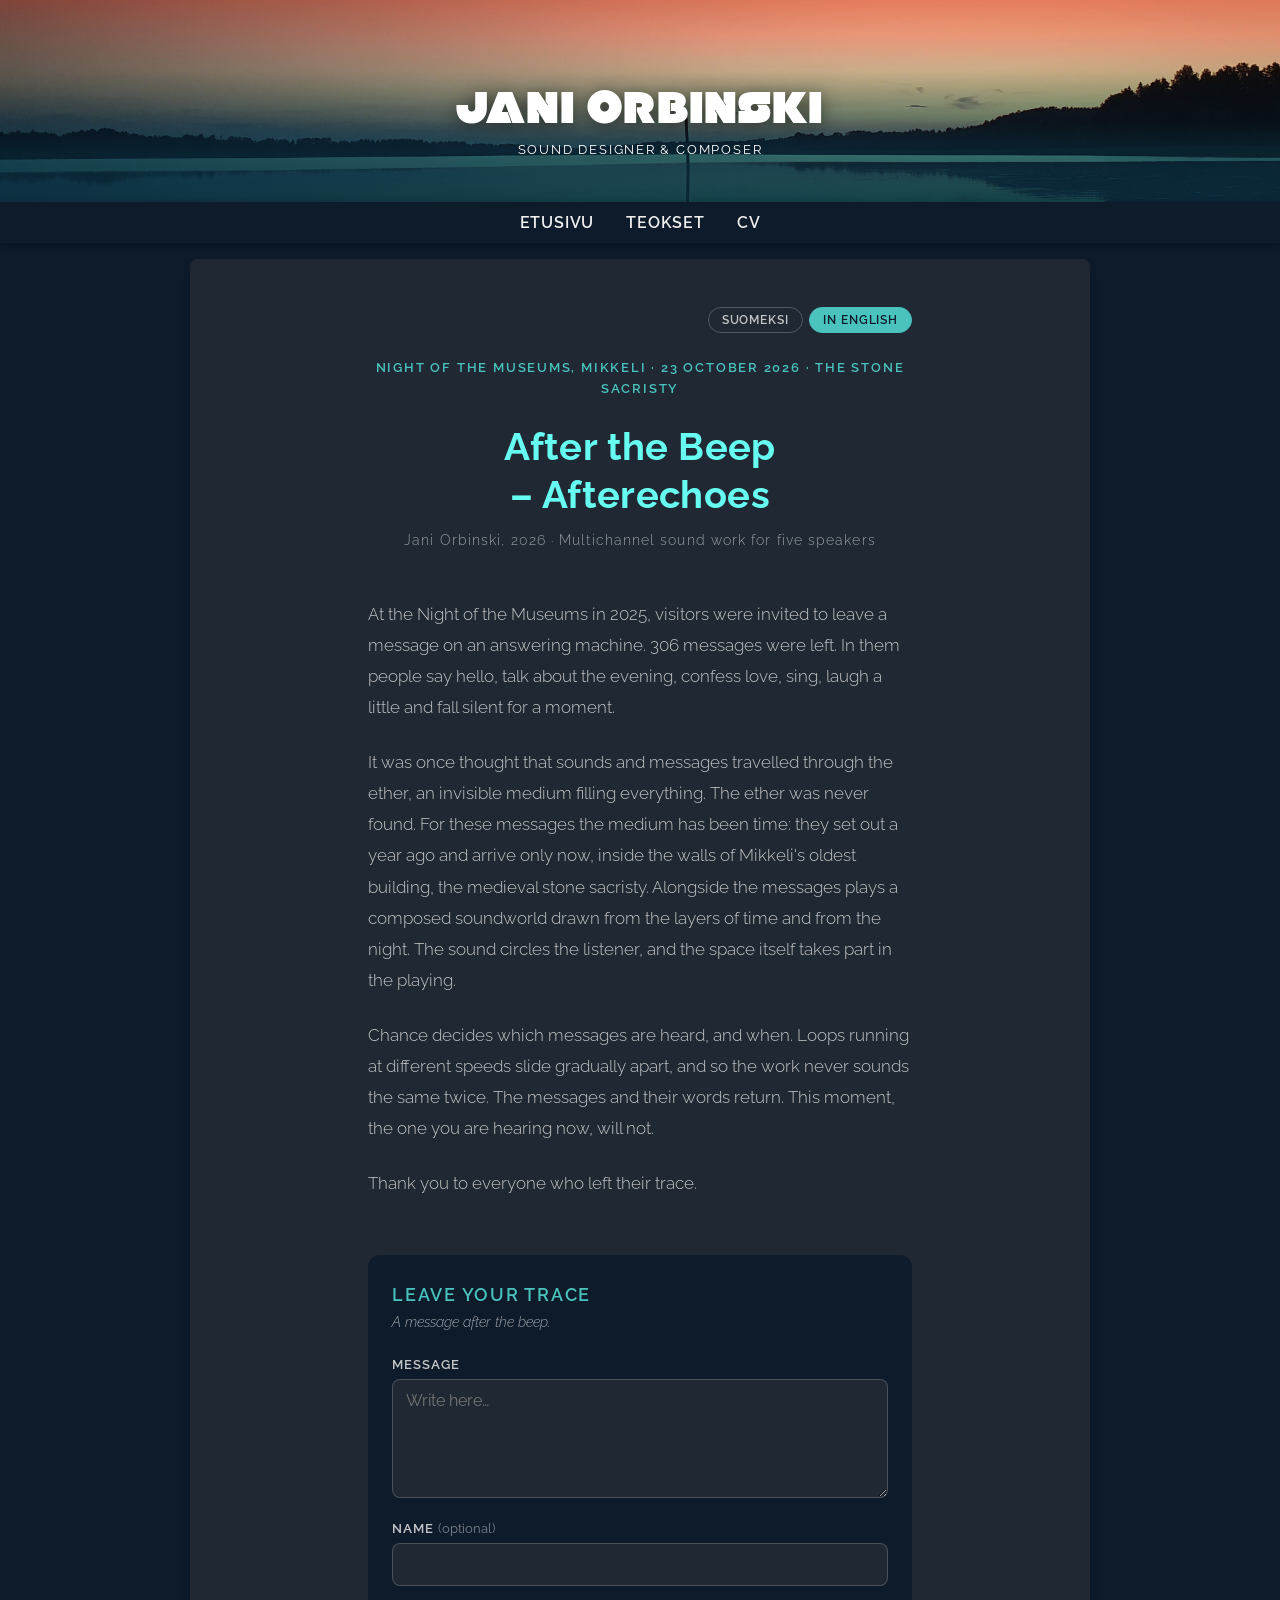
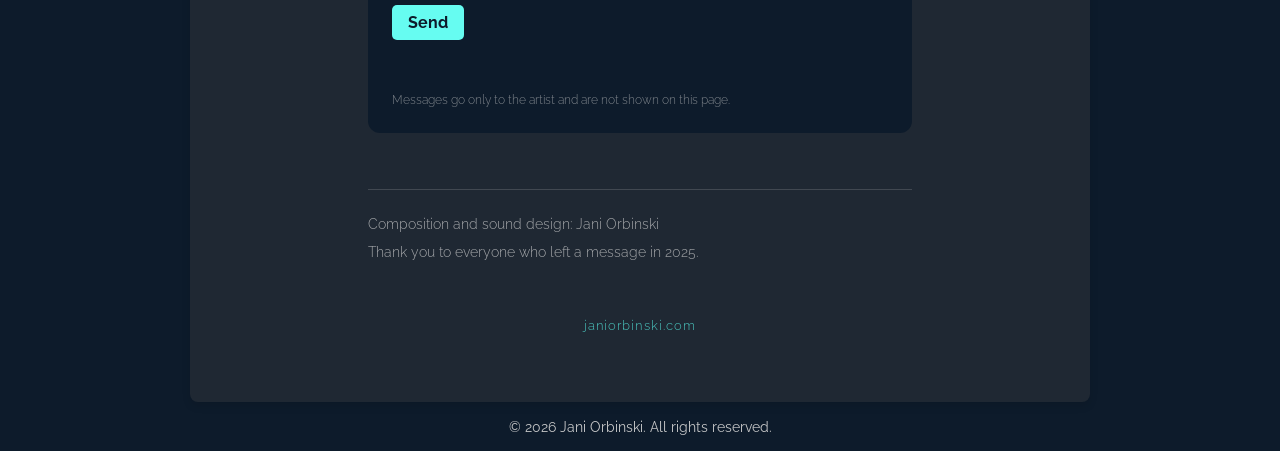
==== commit 12988703: "Reword the structure paragraph around chance "Satunnaisotanta" reads as a statistical sample drawn o" ====
--- a/aanimerkin-jalkeen.html
+++ b/aanimerkin-jalkeen.html
@@ -70,9 +70,10 @@
                 soi sävelletty äänimaailma, joka kumpuaa ajan kerrostumista ja yöstä. Ääni kiertää
                 kuulijan ympärillä, ja tila itse on mukana soittamassa.</p>
 
-                <p>Teos rakentuu satunnaisotannasta ja eri tahtiin etenevistä luupeista, jotka
-                erkanevat toisistaan. Siksi se ei kuulosta koskaan samalta kahdesti. Viestit ja
-                sanomat toistuvat. Tämä hetki, jonka kuulet nyt, ei toistu enää.</p>
+                <p>Sattuma valitsee, mitkä viestit kuullaan ja milloin. Eri tahtiin etenevät
+                luupit liukuvat vähitellen erilleen, eikä teos siksi kuulosta koskaan samalta
+                kahdesti. Viestit ja sanomat toistuvat. Tämä hetki, jonka kuulet nyt, ei toistu
+                enää.</p>
 
                 <p>Kiitos kaikille, jotka jättivät jälkensä.</p>
             </div>
@@ -90,10 +91,10 @@
                 night. The sound circles the listener, and the space itself takes part in the
                 playing.</p>
 
-                <p>The work is built from random sampling and from loops that run at different
-                speeds and drift apart from one another. That is why it never sounds the same
-                twice. The messages and their words return. This moment, the one you are hearing
-                now, will not.</p>
+                <p>Chance decides which messages are heard, and when. Loops running at different
+                speeds slide gradually apart, and so the work never sounds the same twice. The
+                messages and their words return. This moment, the one you are hearing now, will
+                not.</p>
 
                 <p>Thank you to everyone who left their trace.</p>
             </div>
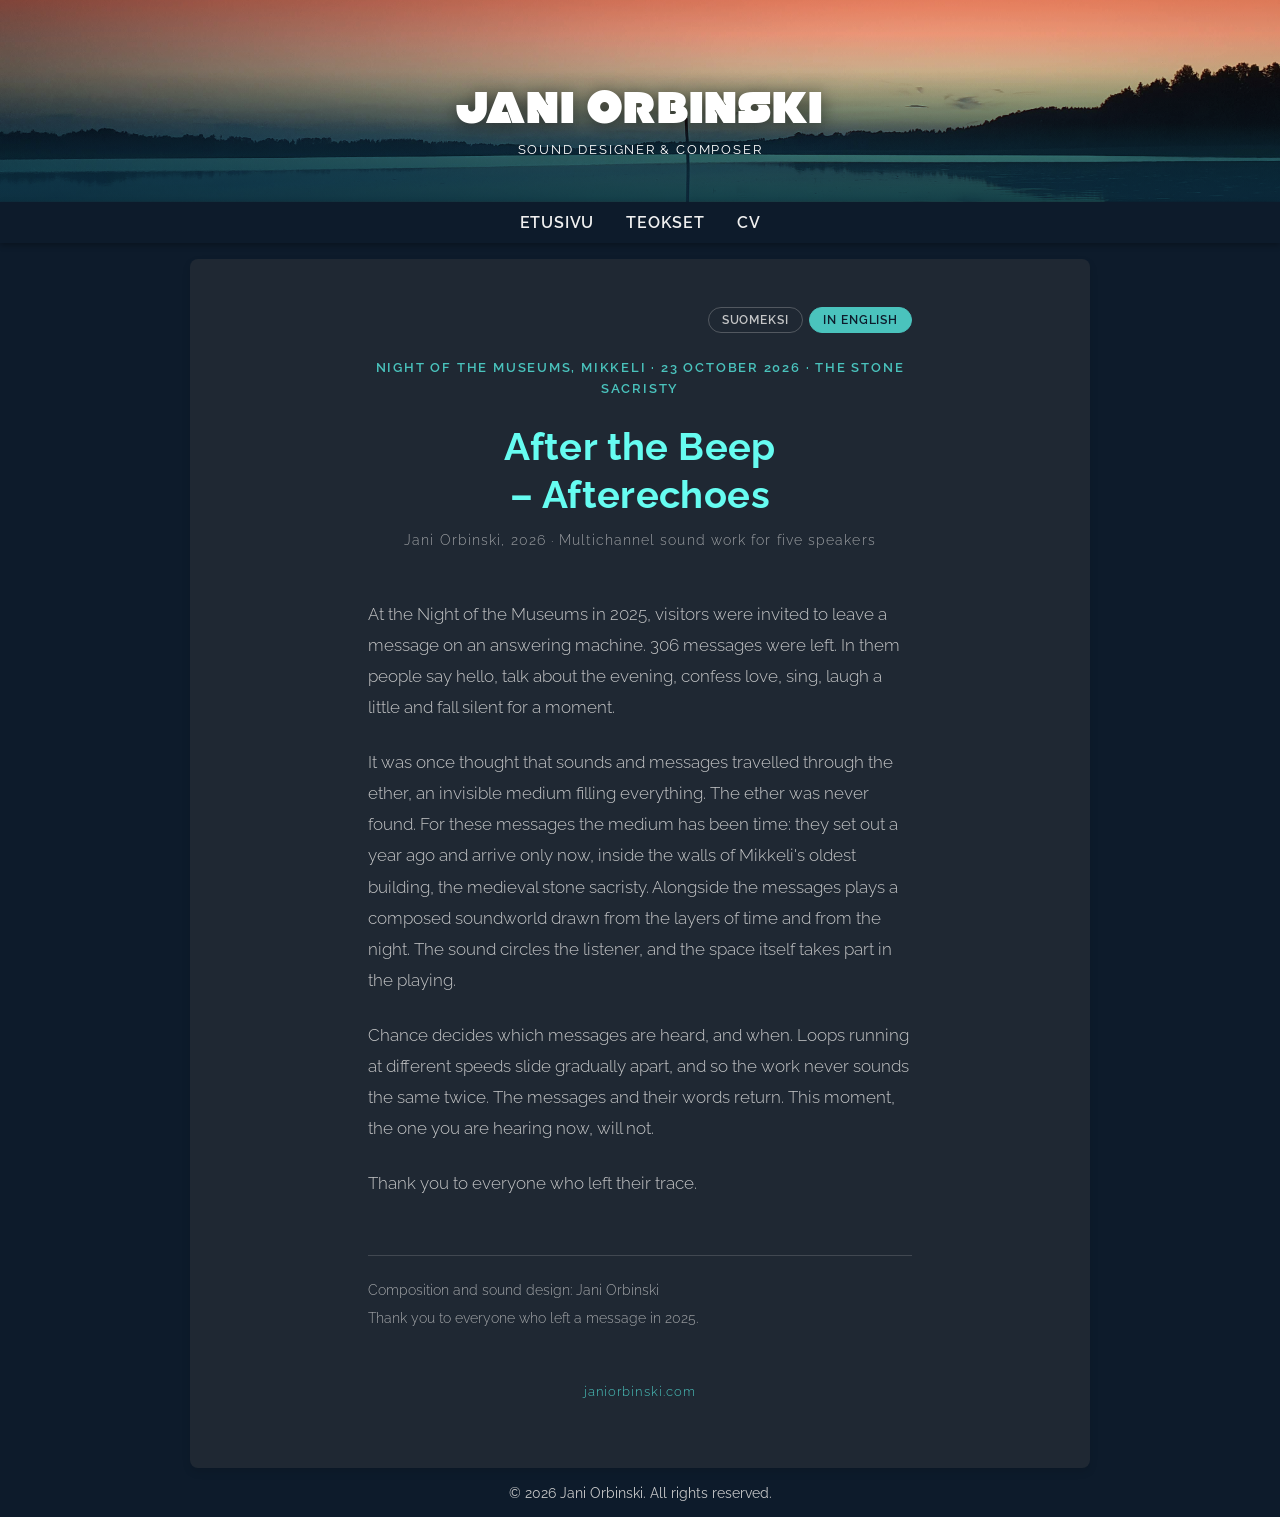
==== commit fddd03fe: "Hide the guestbook on the work page The event is over, so the guestbook form is hidden with the hidd" ====
--- a/aanimerkin-jalkeen.html
+++ b/aanimerkin-jalkeen.html
@@ -99,8 +99,9 @@
                 <p>Thank you to everyone who left their trace.</p>
             </div>
 
-            <!-- Guestbook. Messages are sent privately to Jani and are not shown here. -->
-            <section class="guestbook" id="vieraskirja">
+            <!-- Guestbook. Messages are sent privately to Jani and are not shown here.
+                 Hidden since the event: remove the word "hidden" below to show it again. -->
+            <section class="guestbook" id="vieraskirja" hidden>
                 <h2 data-l="fi">Jätä jälkesi</h2>
                 <h2 data-l="en" lang="en">Leave your trace</h2>
 
--- a/styles.css
+++ b/styles.css
@@ -244,56 +244,40 @@
      grid-template-columns: repeat(auto-fit, minmax(120px, 1fr)); /* Flexible sizing */
      gap: 0.5rem; /* Smaller gap for tighter spacing */
   }
-  .gallery-item {
-     width: 100%; /* Let the container control the size */
-     height: auto; /* Maintain aspect ratio */
-  }
-}
-
-
+}
+
+/* Each tile is a square image with the work's title and role as a
+   caption underneath, on every device */
 .gallery a {
-  display: inline-block;
+  display: block;
+  width: 100%;
+  text-decoration: none;
+  color: var(--text-color);
 }
 
 .gallery-item {
   position: relative;
   overflow: hidden;
-  width: 170px; /* Fixed width */
-  height: 170px; /* Fixed height (square) */
+  width: 170px;
   display: flex;
   justify-content: center;
-  align-items: center;
+  align-items: flex-start;
   padding: 5px;
 }
 
 .gallery-item img {
   display: block;
   width: 100%;
-  height: 100%;
+  aspect-ratio: 1 / 1;
   object-fit: cover;
   transition: transform 0.3s ease, filter 0.3s ease;
 }
 
 .gallery-item .overlay {
-  position: absolute;
-  top: 0;
-  left: 0;
-  width: 100%;
-  height: 100%;
-  background: rgba(31, 40, 51, 0.5);
-  display: flex;
-  flex-direction: column;
-  justify-content: center;
-  align-items: center;
-  opacity: 0;
+  position: relative;
   color: var(--text-color);
-  font-size: 1rem;
-  font-weight: bold;
   text-align: center;
-  padding: 0.5rem;
-  box-sizing: border-box;
-  transition: opacity 0.3s ease;
-  border-radius: 8px;
+  padding: 0.5rem 0.2rem 0;
 }
 
 .gallery-item .overlay p {
@@ -302,24 +286,66 @@
   line-height: 1.2;
   font-family: 'Raleway', sans-serif;
   font-weight: bold;
-  max-width: 95%;
   word-wrap: break-word;
 }
 
-.gallery-item:hover img {
-  filter: brightness(0.7);
-  transform: scale(1.00);
-}
-
-.gallery-item:hover .overlay {
-  opacity: 1;
-}
-
-.gallery-item:hover .overlay .image-credit {
+.gallery-item .overlay .overlay-separator {
+  display: none;
+}
+
+.gallery-item .overlay .overlay-title {
+  font-size: 0.8rem;
+  transition: color 0.2s ease;
+}
+
+.gallery-item .overlay .overlay-role {
+  font-size: 0.72rem;
+  font-weight: normal;
+  color: var(--accent-muted);
+  margin-top: 0.25rem;
+}
+
+/* Credit sits on top of the image, bottom-right corner: the caption
+   starts right at the image's bottom edge, so bottom: 100% anchors
+   the credit back onto the image */
+.gallery-item .overlay .image-credit {
+  position: absolute;
+  bottom: calc(100% + 0.4rem);
+  right: 0.5rem;
+  margin: 0;
   font-size: 0.5rem;
-  position: absolute;
-  bottom: 0.5rem;
-  left: 0.5rem;
+  font-weight: normal;
+  text-align: right;
+  color: #fff;
+  opacity: 0.8;
+  text-shadow: 0 1px 3px rgba(0, 0, 0, 0.9);
+}
+
+/* With a mouse, a slight lift and a coloured title mark the tile */
+@media (hover: hover) {
+  .gallery-item:hover img {
+    filter: brightness(1.08);
+    transform: translateY(-2px);
+  }
+
+  .gallery-item:hover .overlay .overlay-title {
+    color: var(--accent-color);
+  }
+}
+
+/* Phones: tiles follow the column width instead of the fixed 170px */
+@media (max-width: 480px) {
+  .gallery-item {
+    width: 100%;
+  }
+
+  /* A group with a single work keeps it tile-sized and centred
+     instead of stretching it across the screen */
+  .gallery-item:only-child {
+    grid-column: 1 / -1;
+    justify-self: center;
+    width: calc((100% - 0.5rem) / 2);
+  }
 }
 
 .gallery-group {
@@ -342,75 +368,6 @@
   border-radius: 8px;
   box-shadow: 0 4px 8px rgba(0, 0, 0, 0.1);
 }
-
-/* Touch devices and small screens: no hover available, so show
-   the title and role as a caption below each image instead */
-@media (hover: none), (max-width: 768px) {
-  .gallery a {
-    display: block;
-    width: 100%;
-    text-decoration: none;
-    color: var(--text-color);
-  }
-
-  .gallery-item {
-    height: auto;
-    align-items: flex-start;
-  }
-
-  .gallery-item img {
-    height: auto;
-    aspect-ratio: 1 / 1;
-  }
-
-  .gallery-item .overlay {
-    position: relative;
-    opacity: 1;
-    background: none;
-    height: auto;
-    padding: 0.5rem 0.2rem 0;
-    border-radius: 0;
-  }
-
-  .gallery-item .overlay .overlay-separator {
-    display: none;
-  }
-
-  /* Credit sits on top of the image, bottom-right corner:
-     the overlay starts right at the image's bottom edge, so
-     bottom: 100% anchors the credit back onto the image */
-  .gallery-item .overlay .image-credit,
-  .gallery-item:hover .overlay .image-credit {
-    position: absolute;
-    bottom: calc(100% + 0.4rem);
-    right: 0.5rem;
-    left: auto;
-    margin: 0;
-    font-size: 0.5rem;
-    font-weight: normal;
-    text-align: right;
-    color: #fff;
-    opacity: 0.8;
-    text-shadow: 0 1px 3px rgba(0, 0, 0, 0.9);
-  }
-
-  .gallery-item .overlay .overlay-title {
-    font-size: 0.8rem;
-  }
-
-  .gallery-item .overlay .overlay-role {
-    font-size: 0.72rem;
-    font-weight: normal;
-    color: var(--accent-muted);
-    margin-top: 0.25rem;
-  }
-
-  .gallery-item:hover img {
-    filter: none;
-    transform: none;
-  }
-}
-
 
 
 #portfolio {
@@ -778,6 +735,35 @@
   border: 1px solid var(--accent-color);
 }
 
+/* Front page and CV header on phones: the same size as the compact header
+   below. The image fills the header's height here, so the horizon
+   sits at a fixed 65% of the height; at 182px it falls between the
+   name and the lines under it. The subtitle fits into the space the
+   compact header leaves below its last line, which is why the heading
+   margins are zeroed and the bottom padding is a little shorter. */
+@media (max-width: 480px) {
+  .header-main {
+    padding: 5rem 1.5rem 1.6rem;
+  }
+
+  .header-main .headline-container h1 {
+    font-size: clamp(1.8rem, 7vw, 2.8rem);
+  }
+
+  .header-main .headline-container h2 {
+    font-size: 0.8rem;
+    margin: 0.5rem 0 0;
+  }
+
+  .header-main .subtitle-colored {
+    font-size: 0.64rem;
+    font-weight: 400;
+    letter-spacing: 0.1em;
+    color: rgba(255, 255, 255, 0.9);
+    margin: 0.45rem 0 0;
+  }
+}
+
 /* Shorter header for subpages reached directly (e.g. via QR code),
    so the content starts near the top of the screen */
 .header-compact {
@@ -1013,4 +999,286 @@
   background-color: var(--accent-muted);
   border-color: var(--accent-muted);
   color: var(--primary-bg);
-}+}
+
+/* "Now" section at the top of the front page: one featured work
+   plus a short list of upcoming ones */
+#now {
+  margin: 0 0 4.5rem;
+}
+
+#now > h1 {
+  margin-bottom: 1.6rem;
+}
+
+.now-feature {
+  display: block;
+  text-decoration: none;
+  color: inherit;
+  background-color: var(--primary-bg);
+  border-radius: 14px;
+  border-left: 4px solid var(--accent-color);
+  padding: 1.8rem 1.6rem 1.7rem;
+  text-align: left;
+  transition: transform 0.2s ease;
+}
+
+.now-feature:hover {
+  transform: translateY(-2px);
+}
+
+/* display: block above would otherwise override the hidden attribute */
+.now-feature[hidden] {
+  display: none;
+}
+
+.now-feature .now-label {
+  font-size: 0.75rem;
+  font-weight: 600;
+  letter-spacing: 0.14em;
+  text-transform: uppercase;
+  color: var(--accent-color);
+  margin: 0 0 0.9rem;
+}
+
+/* Overrides the uppercase category-label style that h2 carries elsewhere */
+#now .now-feature h2 {
+  font-family: 'Raleway', sans-serif;
+  font-size: clamp(1.45rem, 5.4vw, 2rem);
+  font-weight: 700;
+  letter-spacing: 0.01em;
+  text-transform: none;
+  line-height: 1.25;
+  color: #fff;
+  text-align: left;
+  margin: 0 0 0.5rem;
+}
+
+.now-feature .now-meta {
+  font-size: 0.88rem;
+  letter-spacing: 0.04em;
+  opacity: 0.8;
+  margin: 0 0 1.1rem;
+}
+
+.now-feature .now-desc {
+  font-size: 1rem;
+  margin: 0 0 1.4rem;
+}
+
+.now-cta {
+  font-size: 0.85rem;
+  font-weight: 600;
+  letter-spacing: 0.1em;
+  text-transform: uppercase;
+  color: var(--accent-color);
+}
+
+.upcoming {
+  margin-top: 2.2rem;
+  text-align: left;
+}
+
+#now .upcoming h3 {
+  font-family: 'Raleway', sans-serif;
+  font-size: 0.85rem;
+  font-weight: 600;
+  letter-spacing: 0.14em;
+  text-transform: uppercase;
+  color: var(--accent-muted);
+  text-align: left;
+  margin: 0 0 0.6rem;
+}
+
+.upcoming ul {
+  list-style: none;
+  padding: 0;
+  margin: 0;
+}
+
+.upcoming li {
+  display: grid;
+  grid-template-columns: 5.6rem 1fr;
+  gap: 0.9rem;
+  padding: 0.95rem 0;
+  border-top: 1px solid rgba(197, 198, 199, 0.15);
+}
+
+.upcoming li:last-child {
+  border-bottom: 1px solid rgba(197, 198, 199, 0.15);
+}
+
+.up-date {
+  font-size: 0.8rem;
+  font-weight: 600;
+  letter-spacing: 0.06em;
+  color: var(--accent-muted);
+  padding-top: 0.15rem;
+}
+
+.up-title {
+  font-weight: 600;
+  color: #e6e6e6;
+}
+
+.up-title a {
+  color: inherit;
+  text-decoration: underline;
+  text-decoration-color: rgba(102, 252, 241, 0.5);
+  text-underline-offset: 3px;
+}
+
+.up-title a:hover {
+  color: var(--accent-color);
+}
+
+.up-desc {
+  font-size: 0.9rem;
+  font-weight: 300;
+  line-height: 1.55;
+  margin-top: 0.3rem;
+}
+
+.up-venue {
+  font-size: 0.85rem;
+  opacity: 0.7;
+  margin-top: 0.25rem;
+}
+
+/* Highlights stay on one row on desktop, however many there are */
+@media (min-width: 769px) {
+  .highlights .gallery {
+    grid-template-columns: none;
+    grid-auto-flow: column;
+    grid-auto-columns: minmax(0, 1fr);
+  }
+
+  .highlights .gallery-item {
+    width: 100%;
+  }
+}
+
+/* On phones the two-column grid leaves an odd last tile alone. Laying
+   the tiles on four half-columns, two each, lets that tile sit in the
+   middle two at exactly the same width as the rest. */
+@media (max-width: 768px) {
+  .highlights .gallery {
+    grid-template-columns: repeat(4, minmax(0, 1fr));
+  }
+
+  .highlights .gallery-item {
+    grid-column: span 2;
+  }
+
+  .highlights .gallery-item:last-child:nth-child(odd) {
+    grid-column: 2 / span 2;
+  }
+}
+
+/* Award label on a highlighted gallery image */
+.award-badge {
+  position: absolute;
+  top: 12px;
+  left: 12px;
+  font-size: 0.6rem;
+  font-weight: 700;
+  letter-spacing: 0.12em;
+  color: var(--primary-bg);
+  background-color: var(--accent-color);
+  border-radius: 4px;
+  padding: 0.2rem 0.45rem;
+  box-shadow: 0 1px 4px rgba(0, 0, 0, 0.35);
+}
+/* Link-in-bio page (links.html): a single column of large buttons,
+   sized for a phone opened from an Instagram profile */
+main.links-page {
+  max-width: 440px;
+  margin: 0 auto;
+  padding: 2.8rem 1.25rem 2.5rem;
+  background: none;
+  box-shadow: none;
+  text-align: center;
+}
+
+.links-page .card-photo {
+  width: 112px;
+  height: 112px;
+  object-fit: cover;
+  border-radius: 50%;
+  margin-bottom: 1rem;
+}
+
+.links-page h1 {
+  font-size: clamp(1.9rem, 8vw, 2.3rem);
+  margin-bottom: 0.4rem;
+}
+
+.links-page .card-role {
+  font-size: 0.85rem;
+  font-weight: 600;
+  letter-spacing: 0.14em;
+  text-transform: uppercase;
+  color: #fff;
+  margin: 0;
+}
+
+.links-page .card-tagline {
+  font-size: 0.72rem;
+  letter-spacing: 0.08em;
+  opacity: 0.75;
+  margin: 0.4rem 0 1.8rem;
+}
+
+.link-list {
+  list-style: none;
+  padding: 0;
+  margin: 0;
+  display: flex;
+  flex-direction: column;
+  gap: 0.7rem;
+}
+
+.link-btn {
+  display: block;
+  padding: 0.95rem 1rem;
+  border-radius: 12px;
+  border: 1px solid rgba(102, 252, 241, 0.35);
+  background-color: var(--secondary-bg);
+  color: #f0f0f0;
+  font-family: 'Raleway', sans-serif;
+  font-size: 0.95rem;
+  font-weight: 600;
+  letter-spacing: 0.03em;
+  text-decoration: none;
+  transition: background-color 0.2s ease, border-color 0.2s ease, transform 0.2s ease;
+}
+
+.link-btn:hover {
+  border-color: var(--accent-color);
+  transform: translateY(-1px);
+}
+
+.link-btn-primary {
+  background-color: var(--accent-color);
+  border-color: var(--accent-color);
+  color: var(--primary-bg);
+}
+
+.link-note {
+  display: block;
+  font-size: 0.75rem;
+  font-weight: 400;
+  opacity: 0.7;
+  margin-top: 0.2rem;
+}
+
+.links-footer {
+  margin-top: 2rem;
+}
+
+.links-footer a {
+  font-size: 0.8rem;
+  letter-spacing: 0.08em;
+  color: var(--accent-muted);
+  text-decoration: none;
+}
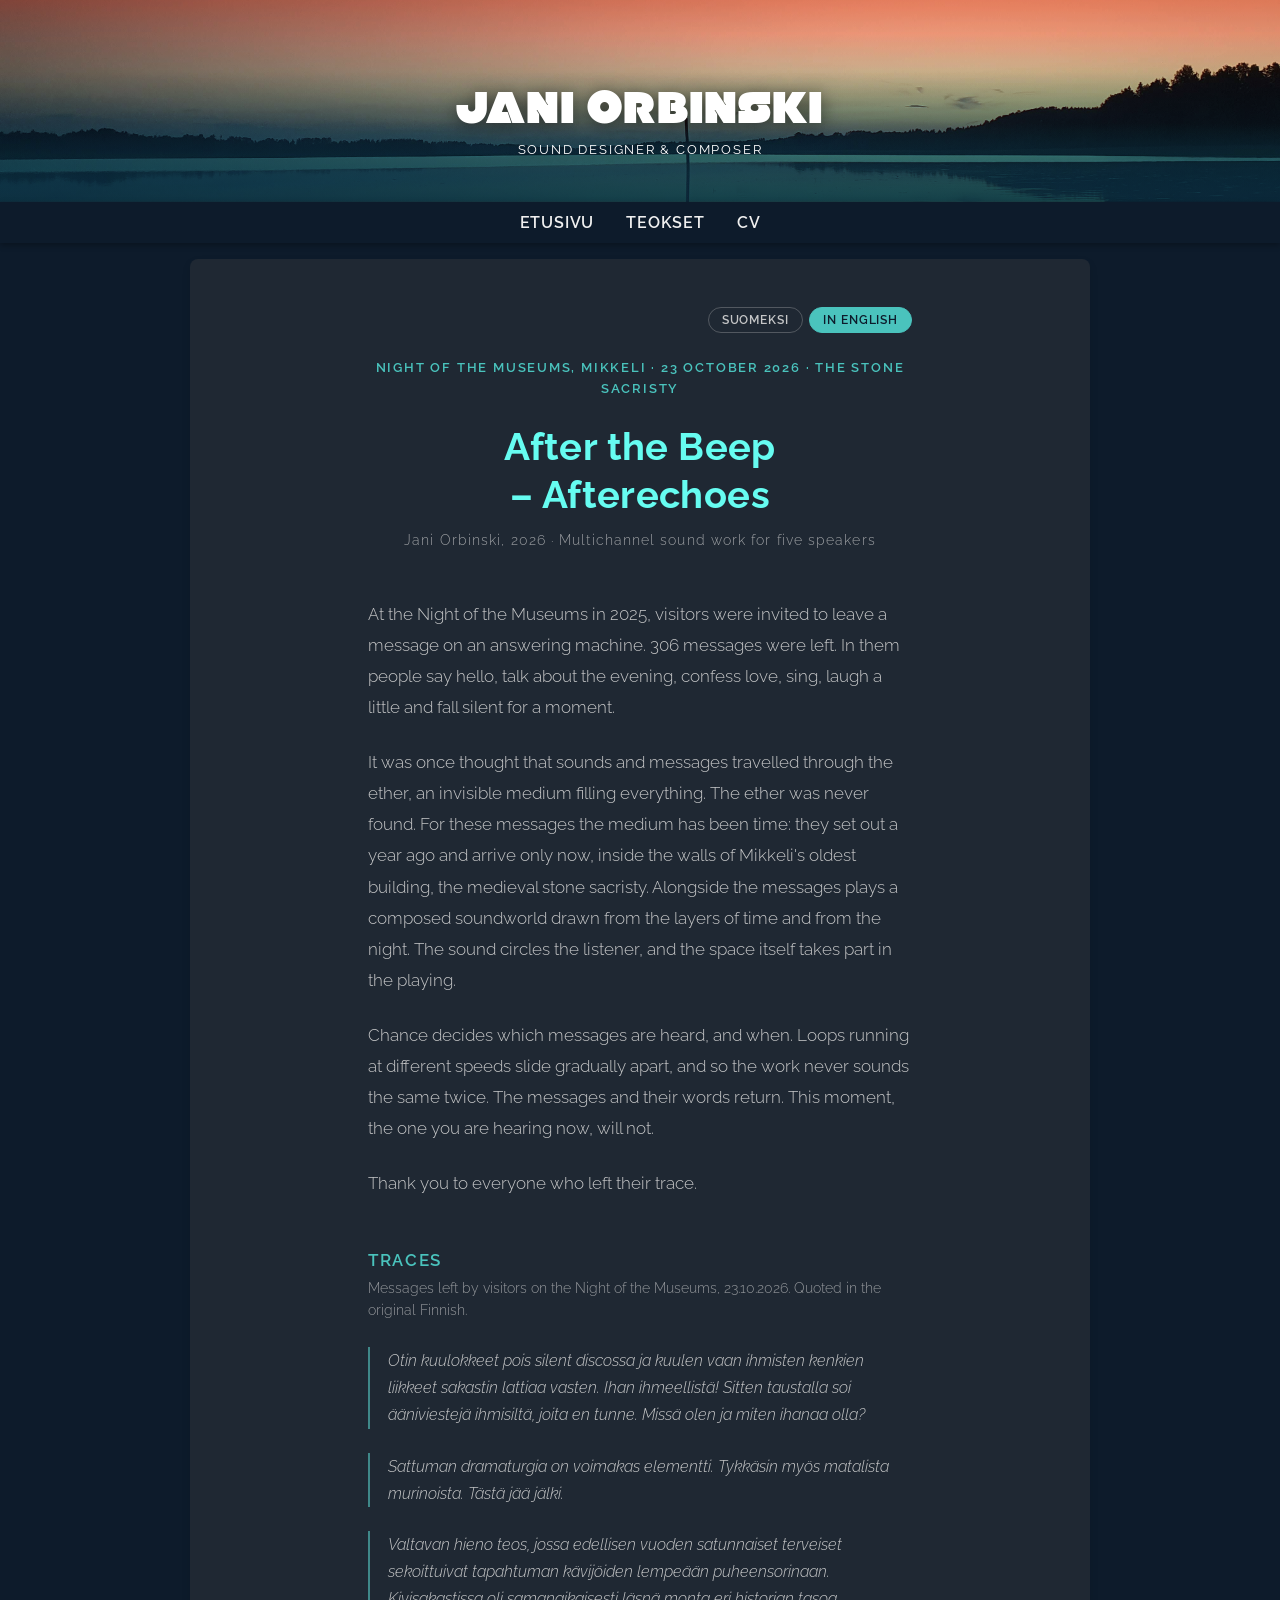
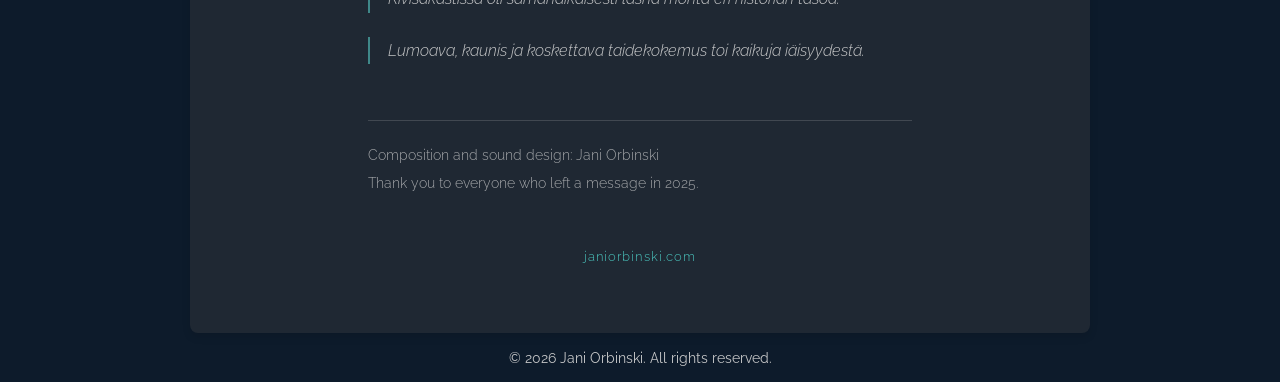
==== commit ea64af02: "Add anonymous visitor quotes to the work page Four messages from the guestbook appear under the work" ====
--- a/aanimerkin-jalkeen.html
+++ b/aanimerkin-jalkeen.html
@@ -99,6 +99,33 @@
                 <p>Thank you to everyone who left their trace.</p>
             </div>
 
+            <!-- Visitor messages from the guestbook, published anonymously.
+                 Quoted in the original Finnish in both language versions. -->
+            <section class="traces">
+                <h2 data-l="fi">Jälkiä</h2>
+                <h2 data-l="en" lang="en">Traces</h2>
+                <p class="traces-intro" data-l="fi">Kävijöiden viestejä Museoiden yössä 23.10.2026.</p>
+                <p class="traces-intro" data-l="en" lang="en">Messages left by visitors on the Night of the Museums, 23.10.2026. Quoted in the original Finnish.</p>
+
+                <blockquote>
+                    <p>Otin kuulokkeet pois silent discossa ja kuulen vaan ihmisten kenkien liikkeet sakastin
+                    lattiaa vasten. Ihan ihmeellistä! Sitten taustalla soi ääniviestejä ihmisiltä, joita en
+                    tunne. Missä olen ja miten ihanaa olla?</p>
+                </blockquote>
+                <blockquote>
+                    <p>Sattuman dramaturgia on voimakas elementti. Tykkäsin myös matalista murinoista. Tästä
+                    jää jälki.</p>
+                </blockquote>
+                <blockquote>
+                    <p>Valtavan hieno teos, jossa edellisen vuoden satunnaiset terveiset sekoittuivat
+                    tapahtuman kävijöiden lempeään puheensorinaan. Kivisakastissa oli samanaikaisesti läsnä
+                    monta eri historian tasoa.</p>
+                </blockquote>
+                <blockquote>
+                    <p>Lumoava, kaunis ja koskettava taidekokemus toi kaikuja iäisyydestä.</p>
+                </blockquote>
+            </section>
+
             <!-- Guestbook. Messages are sent privately to Jani and are not shown here.
                  Hidden since the event: remove the word "hidden" below to show it again. -->
             <section class="guestbook" id="vieraskirja" hidden>
--- a/styles.css
+++ b/styles.css
@@ -1282,3 +1282,38 @@
   color: var(--accent-muted);
   text-decoration: none;
 }
+
+/* Visitor quotes on the work page, in place of the hidden guestbook */
+.traces {
+  margin-top: 3.2rem;
+}
+
+.traces h2 {
+  font-size: 1.05rem;
+  font-weight: 600;
+  letter-spacing: 0.1em;
+  text-transform: uppercase;
+  color: var(--accent-muted);
+  text-align: left;
+  margin: 0 0 0.4rem;
+}
+
+.traces .traces-intro {
+  font-size: 0.85rem;
+  opacity: 0.7;
+  margin: 0 0 1.6rem;
+}
+
+.traces blockquote {
+  margin: 0 0 1.5rem;
+  padding-left: 1.1rem;
+  border-left: 2px solid rgba(102, 252, 241, 0.45);
+}
+
+.traces blockquote p {
+  font-size: 1rem;
+  font-weight: 300;
+  font-style: italic;
+  line-height: 1.7;
+  margin: 0;
+}
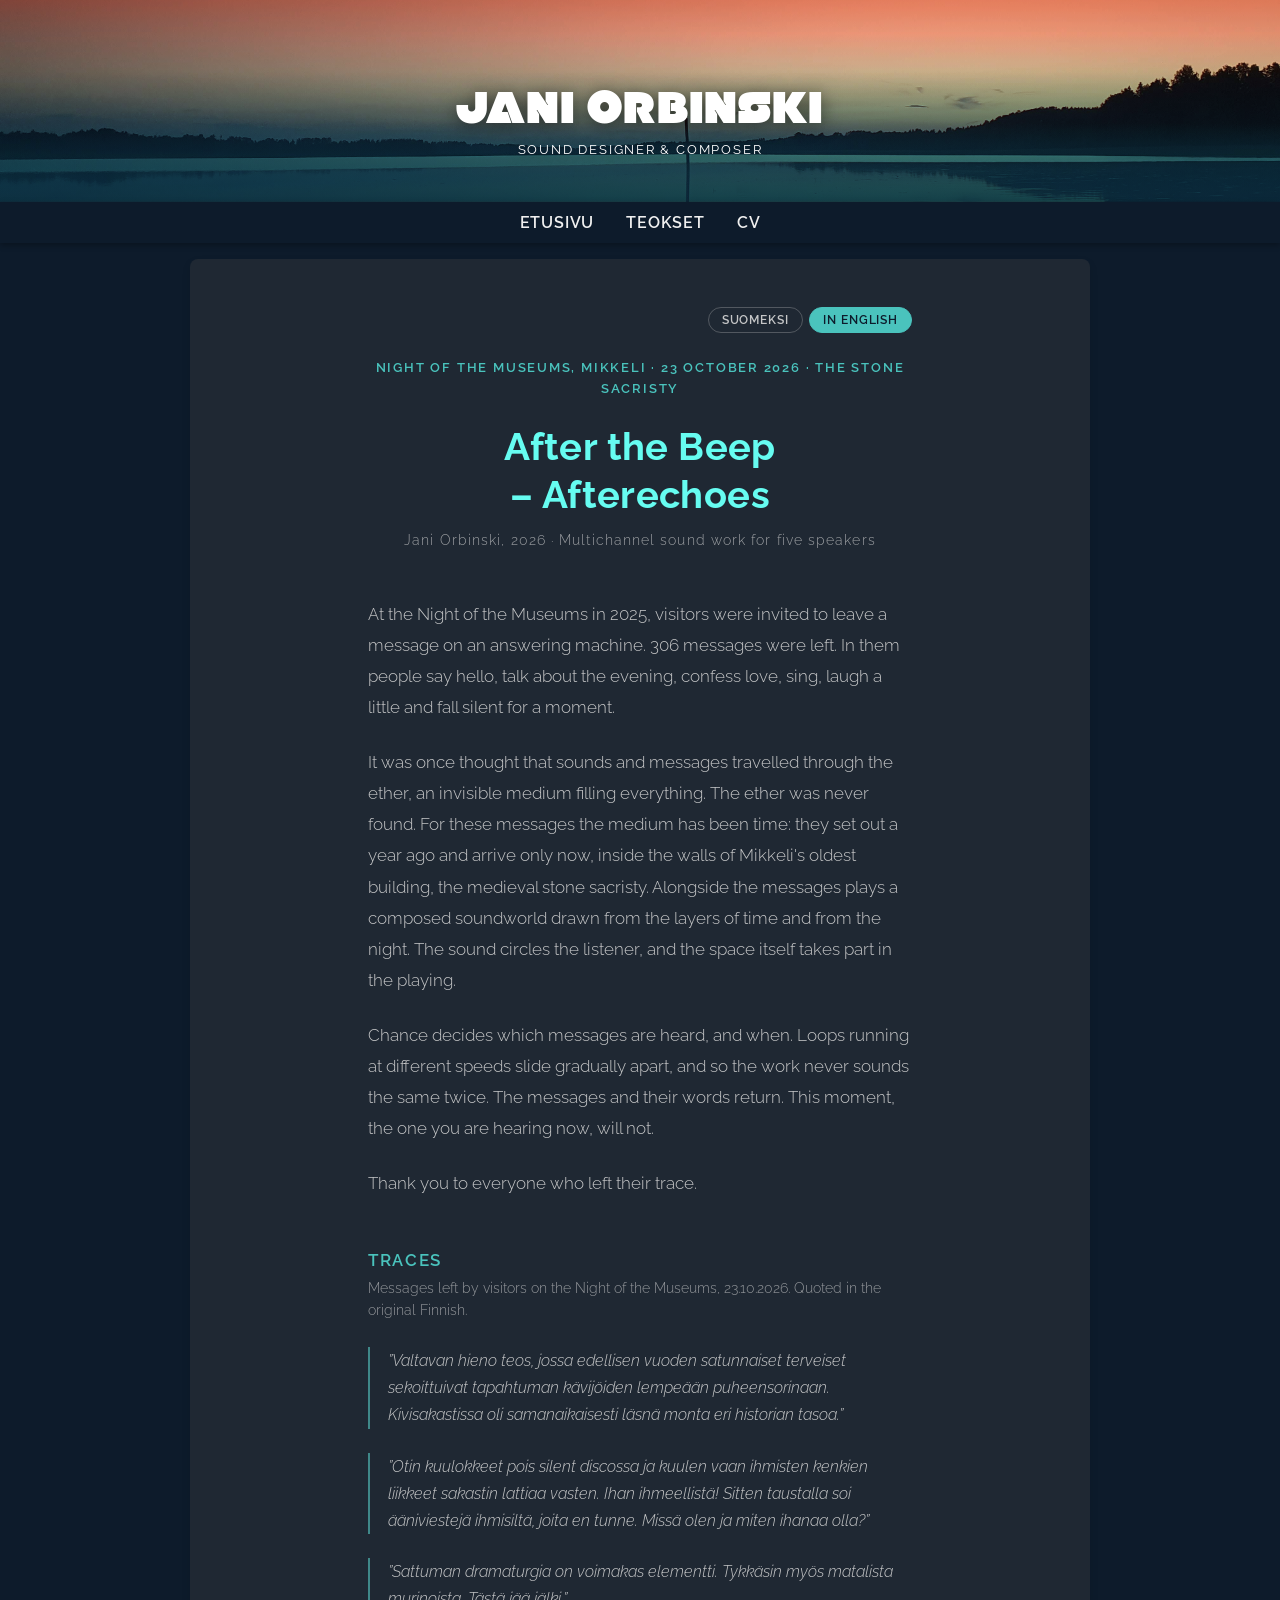
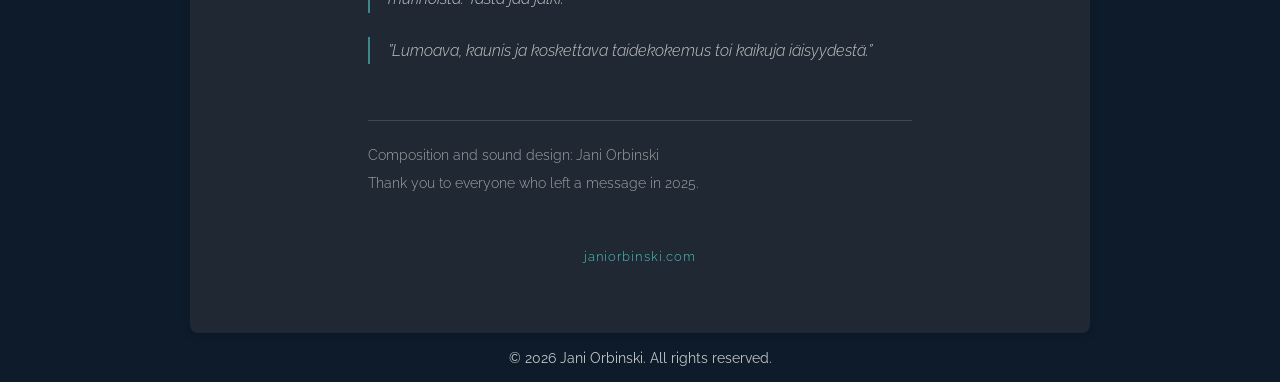
==== commit 6c3039bb: "Put the visitor quotes in quotation marks and reorder them Each quote is wrapped in Finnish quotatio" ====
--- a/aanimerkin-jalkeen.html
+++ b/aanimerkin-jalkeen.html
@@ -108,21 +108,21 @@
                 <p class="traces-intro" data-l="en" lang="en">Messages left by visitors on the Night of the Museums, 23.10.2026. Quoted in the original Finnish.</p>
 
                 <blockquote>
-                    <p>Otin kuulokkeet pois silent discossa ja kuulen vaan ihmisten kenkien liikkeet sakastin
+                    <p>”Valtavan hieno teos, jossa edellisen vuoden satunnaiset terveiset sekoittuivat
+                    tapahtuman kävijöiden lempeään puheensorinaan. Kivisakastissa oli samanaikaisesti läsnä
+                    monta eri historian tasoa.”</p>
+                </blockquote>
+                <blockquote>
+                    <p>”Otin kuulokkeet pois silent discossa ja kuulen vaan ihmisten kenkien liikkeet sakastin
                     lattiaa vasten. Ihan ihmeellistä! Sitten taustalla soi ääniviestejä ihmisiltä, joita en
-                    tunne. Missä olen ja miten ihanaa olla?</p>
-                </blockquote>
-                <blockquote>
-                    <p>Sattuman dramaturgia on voimakas elementti. Tykkäsin myös matalista murinoista. Tästä
-                    jää jälki.</p>
-                </blockquote>
-                <blockquote>
-                    <p>Valtavan hieno teos, jossa edellisen vuoden satunnaiset terveiset sekoittuivat
-                    tapahtuman kävijöiden lempeään puheensorinaan. Kivisakastissa oli samanaikaisesti läsnä
-                    monta eri historian tasoa.</p>
-                </blockquote>
-                <blockquote>
-                    <p>Lumoava, kaunis ja koskettava taidekokemus toi kaikuja iäisyydestä.</p>
+                    tunne. Missä olen ja miten ihanaa olla?”</p>
+                </blockquote>
+                <blockquote>
+                    <p>”Sattuman dramaturgia on voimakas elementti. Tykkäsin myös matalista murinoista. Tästä
+                    jää jälki.”</p>
+                </blockquote>
+                <blockquote>
+                    <p>”Lumoava, kaunis ja koskettava taidekokemus toi kaikuja iäisyydestä.”</p>
                 </blockquote>
             </section>
 
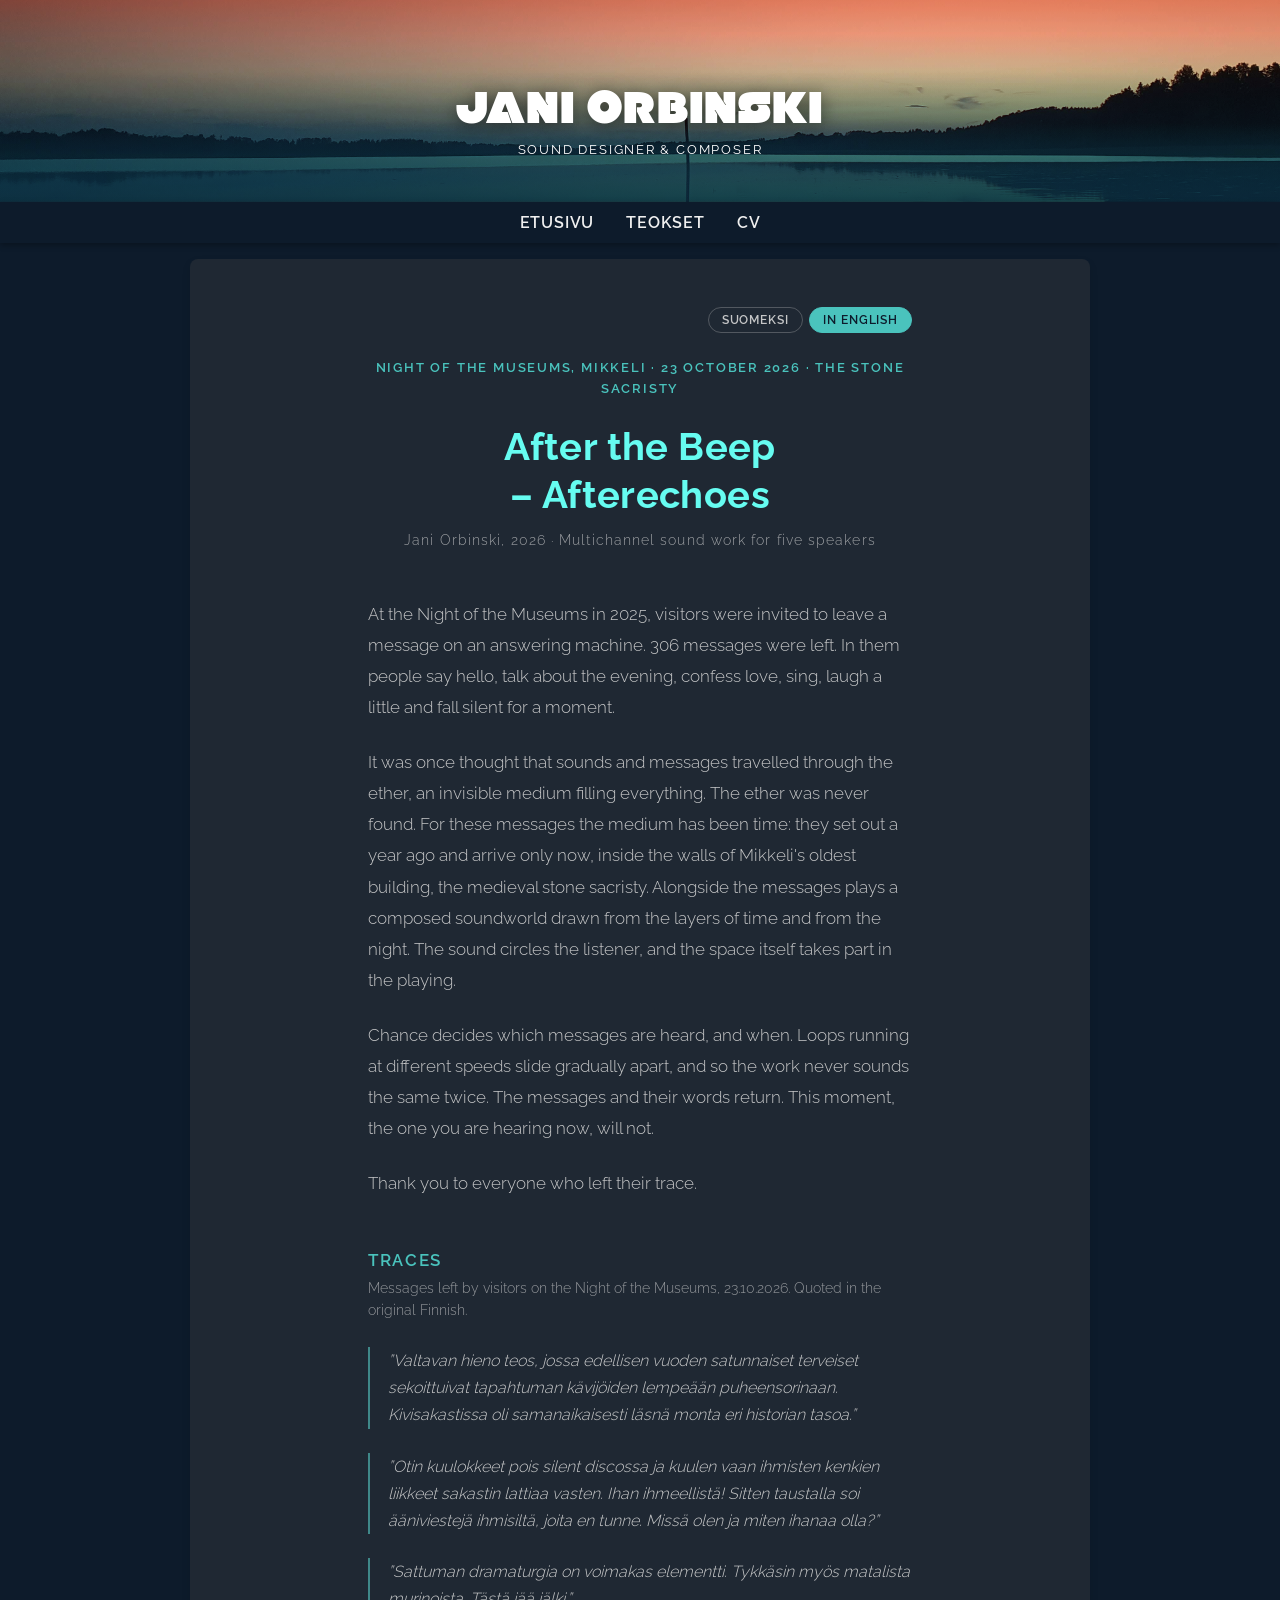
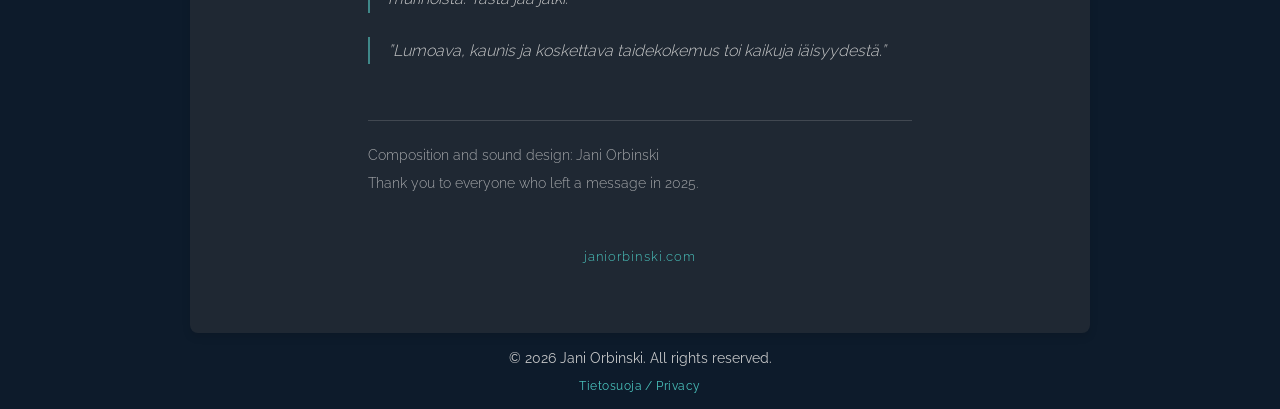
==== commit 5713d7e9: "Self-host Raleway and add a privacy notice Raleway was loaded from Google Fonts, which sends every v" ====
--- a/aanimerkin-jalkeen.html
+++ b/aanimerkin-jalkeen.html
@@ -8,7 +8,6 @@
     <meta name="description" content="Äänimerkin jälkeen – jälkikaikuja. Monikanavainen ääniteos Mikkelin Museoiden yössä 23.10.2026, Kivisakasti. Jani Orbinski, 2026. Work text in Finnish and English.">
     <link rel="stylesheet" href="styles.css">
     <link rel="icon" href="favicon.ico" type="image/x-icon">
-    <link href="https://fonts.googleapis.com/css2?family=Raleway:wght@300;400;600;700&display=swap" rel="stylesheet">
     <link rel="preload" href="fonts/Null-Normal.otf" as="font" type="font/otf" crossorigin="anonymous">
     <link rel="canonical" href="https://www.janiorbinski.com/aanimerkin-jalkeen.html">
 
@@ -189,6 +188,7 @@
 
     <footer>
         <p>&copy; 2026 Jani Orbinski. All rights reserved.</p>
+        <p class="footer-privacy"><a href="tietosuoja.html">Tietosuoja / Privacy</a></p>
     </footer>
 
     <script>
--- a/styles.css
+++ b/styles.css
@@ -14,6 +14,82 @@
        url('fonts/Null-Normal.ttf') format('truetype');
   font-weight: normal;
   font-style: normal;
+}
+
+/* Raleway, served from this site instead of Google Fonts so visitors'
+   IP addresses are not sent to Google. SIL Open Font License, see
+   fonts/raleway/OFL.txt. */
+
+@font-face {
+  font-family: 'Raleway';
+  font-style: normal;
+  font-weight: 300;
+  font-display: swap;
+  src: url('fonts/raleway/raleway-latin-ext-300-normal.woff2') format('woff2');
+  unicode-range: U+0100-02BA,U+02BD-02C5,U+02C7-02CC,U+02CE-02D7,U+02DD-02FF,U+0304,U+0308,U+0329,U+1D00-1DBF,U+1E00-1E9F,U+1EF2-1EFF,U+2020,U+20A0-20AB,U+20AD-20C0,U+2113,U+2C60-2C7F,U+A720-A7FF;
+}
+
+@font-face {
+  font-family: 'Raleway';
+  font-style: normal;
+  font-weight: 300;
+  font-display: swap;
+  src: url('fonts/raleway/raleway-latin-300-normal.woff2') format('woff2');
+  unicode-range: U+0000-00FF,U+0131,U+0152-0153,U+02BB-02BC,U+02C6,U+02DA,U+02DC,U+0304,U+0308,U+0329,U+2000-206F,U+20AC,U+2122,U+2191,U+2193,U+2212,U+2215,U+FEFF,U+FFFD;
+}
+
+@font-face {
+  font-family: 'Raleway';
+  font-style: normal;
+  font-weight: 400;
+  font-display: swap;
+  src: url('fonts/raleway/raleway-latin-ext-400-normal.woff2') format('woff2');
+  unicode-range: U+0100-02BA,U+02BD-02C5,U+02C7-02CC,U+02CE-02D7,U+02DD-02FF,U+0304,U+0308,U+0329,U+1D00-1DBF,U+1E00-1E9F,U+1EF2-1EFF,U+2020,U+20A0-20AB,U+20AD-20C0,U+2113,U+2C60-2C7F,U+A720-A7FF;
+}
+
+@font-face {
+  font-family: 'Raleway';
+  font-style: normal;
+  font-weight: 400;
+  font-display: swap;
+  src: url('fonts/raleway/raleway-latin-400-normal.woff2') format('woff2');
+  unicode-range: U+0000-00FF,U+0131,U+0152-0153,U+02BB-02BC,U+02C6,U+02DA,U+02DC,U+0304,U+0308,U+0329,U+2000-206F,U+20AC,U+2122,U+2191,U+2193,U+2212,U+2215,U+FEFF,U+FFFD;
+}
+
+@font-face {
+  font-family: 'Raleway';
+  font-style: normal;
+  font-weight: 600;
+  font-display: swap;
+  src: url('fonts/raleway/raleway-latin-ext-600-normal.woff2') format('woff2');
+  unicode-range: U+0100-02BA,U+02BD-02C5,U+02C7-02CC,U+02CE-02D7,U+02DD-02FF,U+0304,U+0308,U+0329,U+1D00-1DBF,U+1E00-1E9F,U+1EF2-1EFF,U+2020,U+20A0-20AB,U+20AD-20C0,U+2113,U+2C60-2C7F,U+A720-A7FF;
+}
+
+@font-face {
+  font-family: 'Raleway';
+  font-style: normal;
+  font-weight: 600;
+  font-display: swap;
+  src: url('fonts/raleway/raleway-latin-600-normal.woff2') format('woff2');
+  unicode-range: U+0000-00FF,U+0131,U+0152-0153,U+02BB-02BC,U+02C6,U+02DA,U+02DC,U+0304,U+0308,U+0329,U+2000-206F,U+20AC,U+2122,U+2191,U+2193,U+2212,U+2215,U+FEFF,U+FFFD;
+}
+
+@font-face {
+  font-family: 'Raleway';
+  font-style: normal;
+  font-weight: 700;
+  font-display: swap;
+  src: url('fonts/raleway/raleway-latin-ext-700-normal.woff2') format('woff2');
+  unicode-range: U+0100-02BA,U+02BD-02C5,U+02C7-02CC,U+02CE-02D7,U+02DD-02FF,U+0304,U+0308,U+0329,U+1D00-1DBF,U+1E00-1E9F,U+1EF2-1EFF,U+2020,U+20A0-20AB,U+20AD-20C0,U+2113,U+2C60-2C7F,U+A720-A7FF;
+}
+
+@font-face {
+  font-family: 'Raleway';
+  font-style: normal;
+  font-weight: 700;
+  font-display: swap;
+  src: url('fonts/raleway/raleway-latin-700-normal.woff2') format('woff2');
+  unicode-range: U+0000-00FF,U+0131,U+0152-0153,U+02BB-02BC,U+02C6,U+02DA,U+02DC,U+0304,U+0308,U+0329,U+2000-206F,U+20AC,U+2122,U+2191,U+2193,U+2212,U+2215,U+FEFF,U+FFFD;
 }
 
 * {
@@ -1317,3 +1393,44 @@
   line-height: 1.7;
   margin: 0;
 }
+
+/* Privacy notice link in every page footer */
+.footer-privacy {
+  margin-top: -0.4rem;
+}
+
+.footer-privacy a {
+  font-size: 0.75rem;
+  letter-spacing: 0.04em;
+  color: var(--accent-muted);
+  text-decoration: none;
+}
+
+.footer-privacy a:hover {
+  text-decoration: underline;
+}
+
+/* Privacy notice page (tietosuoja.html), on the work-text reading column */
+.privacy h2 {
+  font-size: 0.95rem;
+  font-weight: 600;
+  letter-spacing: 0.08em;
+  text-transform: uppercase;
+  color: var(--accent-muted);
+  text-align: left;
+  margin: 2rem 0 0.5rem;
+}
+
+.privacy .work-body p {
+  margin-bottom: 0.8rem;
+}
+
+.privacy a {
+  color: var(--accent-color);
+}
+
+.privacy #en {
+  margin-top: 4rem;
+  padding-top: 2.5rem;
+  border-top: 1px solid rgba(197, 198, 199, 0.2);
+}
